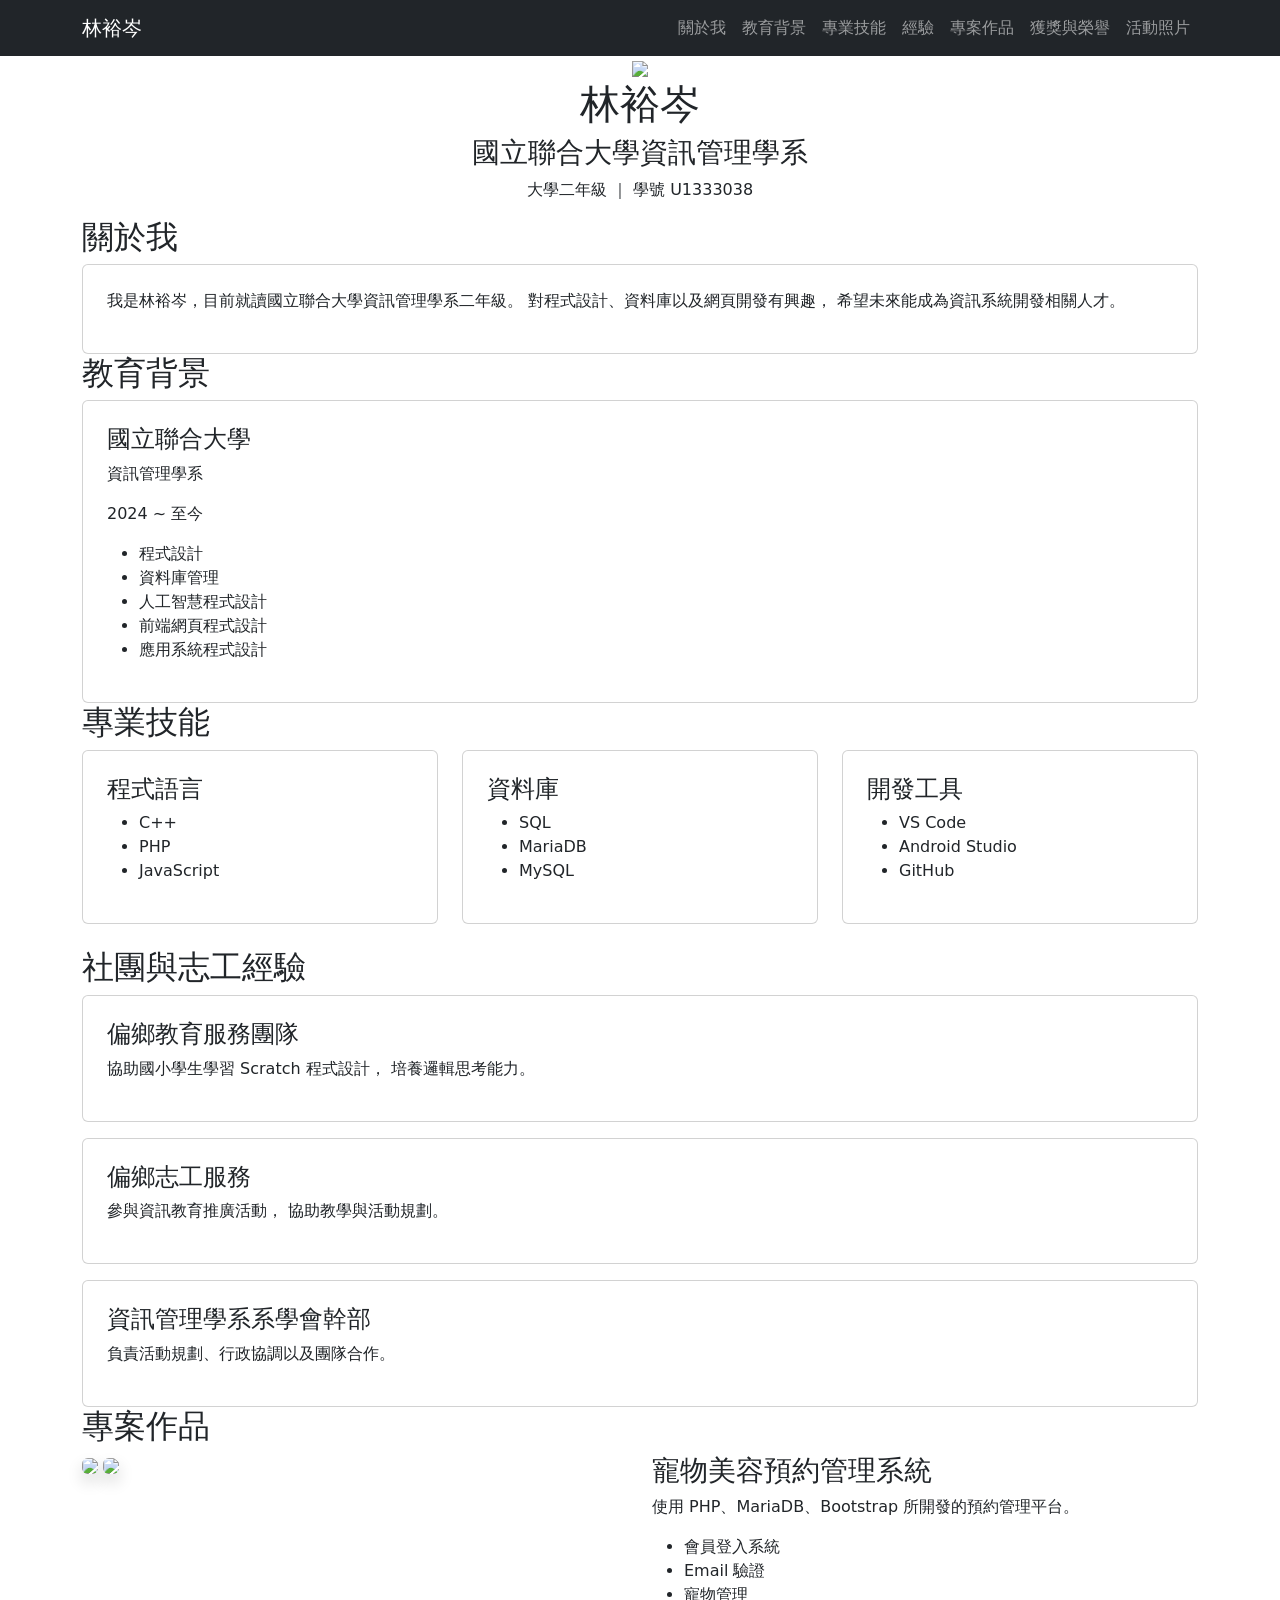
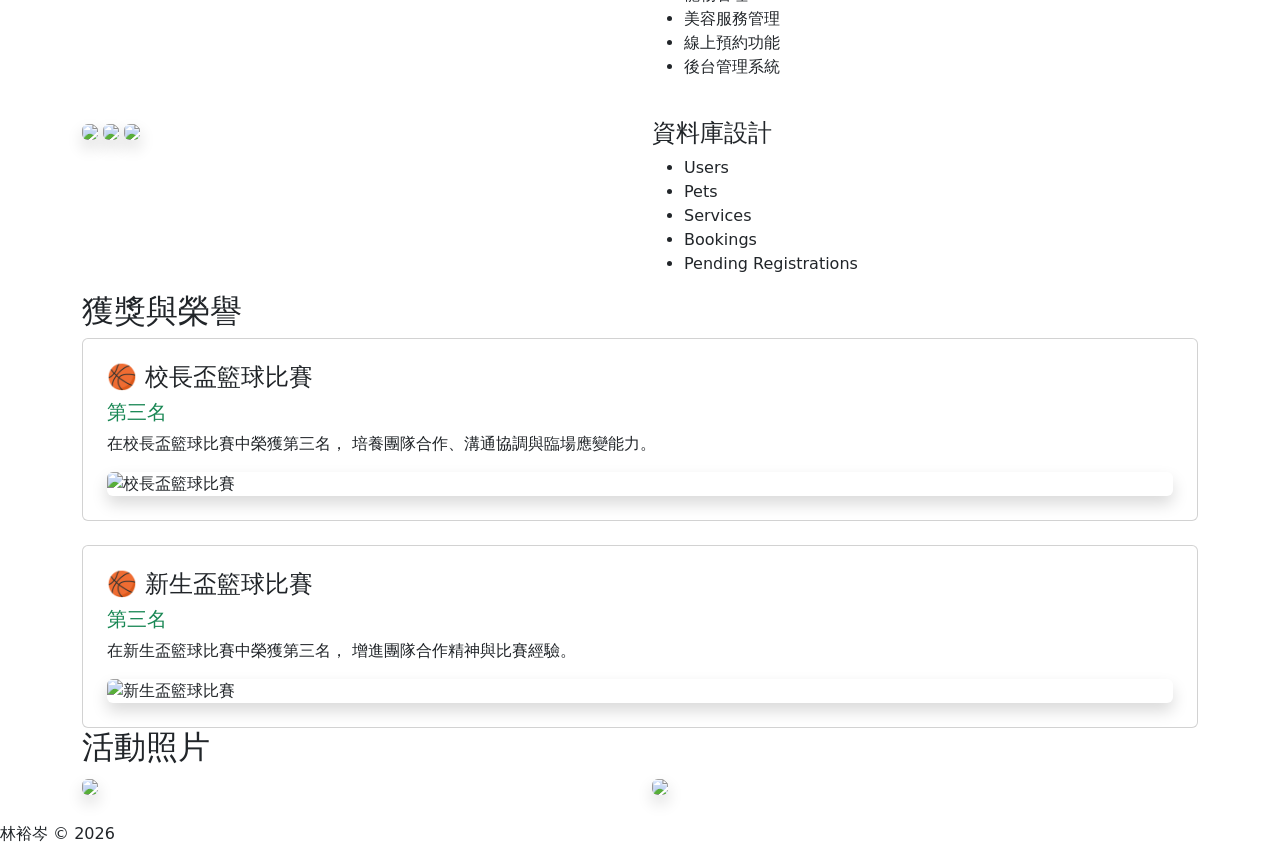
==== index.html @ e2bd7ef0 "Add files via upload" ====
<!DOCTYPE html>
<html lang="zh-Hant">

<head>
    <meta charset="UTF-8">
    <meta name="viewport" content="width=device-width, initial-scale=1.0">
    <title>林裕岑個人網站</title>

    <!-- Bootstrap -->
    <link href="https://cdn.jsdelivr.net/npm/bootstrap@5.3.3/dist/css/bootstrap.min.css"
          rel="stylesheet">

    <link rel="stylesheet" href="css/style.css">
</head>

<body>

    <!-- 導覽列 -->
    <nav class="navbar navbar-expand-lg navbar-dark bg-dark sticky-top">

        <div class="container">

            <a class="navbar-brand" href="#">林裕岑</a>

            <!-- 漢堡按鈕 -->
            <button class="navbar-toggler"
                    type="button"
                    data-bs-toggle="collapse"
                    data-bs-target="#navbarMenu">

                <span class="navbar-toggler-icon"></span>

            </button>

            <!-- 選單 -->
            <div class="collapse navbar-collapse"
                 id="navbarMenu">

                <ul class="navbar-nav ms-auto">

                    <li class="nav-item">
                        <a class="nav-link" href="#about">關於我</a>
                    </li>

                    <li class="nav-item">
                        <a class="nav-link" href="#education">教育背景</a>
                    </li>

                    <li class="nav-item">
                        <a class="nav-link" href="#skill">專業技能</a>
                    </li>

                    <li class="nav-item">
                        <a class="nav-link" href="#experience">經驗</a>
                    </li>

                    <li class="nav-item">
                        <a class="nav-link" href="#project">專案作品</a>
                    </li>

                    <li class="nav-item">
                        <a class="nav-link" href="#award">獲獎與榮譽</a>
                    </li>

                    <li class="nav-item">
                        <a class="nav-link" href="#photo">活動照片</a>
                    </li>

                </ul>

            </div>

        </div>

    </nav>


    <!-- 首頁 -->
    <section class="hero">

        <div class="container text-center">

            <img src="images/me.jpg" class="profile-img">

            <h1>林裕岑</h1>

            <h3>國立聯合大學資訊管理學系</h3>

            <p>大學二年級 ｜ 學號 U1333038</p>

        </div>

    </section>


    <!-- 關於我 -->
    <section id="about">

        <div class="container">

            <h2>關於我</h2>

            <div class="card p-4">

                <p>

                    我是林裕岑，目前就讀國立聯合大學資訊管理學系二年級。

                    對程式設計、資料庫以及網頁開發有興趣，
                    希望未來能成為資訊系統開發相關人才。

                </p>

            </div>

        </div>

    </section>


    <!-- 教育背景 -->
    <section id="education">

        <div class="container">

            <h2>教育背景</h2>

            <div class="card p-4">

                <h4>國立聯合大學</h4>

                <p>資訊管理學系</p>

                <p>2024 ~ 至今</p>

                <ul>

                    <li>程式設計</li>

                    <li>資料庫管理</li>

                    <li>人工智慧程式設計</li>

                    <li>前端網頁程式設計</li>

                    <li>應用系統程式設計</li>

                </ul>

            </div>

        </div>

    </section>


    <!-- 專業技能 -->
    <section id="skill">

        <div class="container">

            <h2>專業技能</h2>

            <div class="row">

                <div class="col-md-4 mb-4">

                    <div class="card p-4">

                        <h4>程式語言</h4>

                        <ul>

                            <li>C++</li>

                            <li>PHP</li>

                            <li>JavaScript</li>

                        </ul>

                    </div>

                </div>


                <div class="col-md-4 mb-4">

                    <div class="card p-4">

                        <h4>資料庫</h4>

                        <ul>

                            <li>SQL</li>

                            <li>MariaDB</li>

                            <li>MySQL</li>

                        </ul>

                    </div>

                </div>


                <div class="col-md-4 mb-4">

                    <div class="card p-4">

                        <h4>開發工具</h4>

                        <ul>

                            <li>VS Code</li>

                            <li>Android Studio</li>

                            <li>GitHub</li>

                        </ul>

                    </div>

                </div>

            </div>

        </div>

    </section>


    <!-- 經驗 -->
    <section id="experience">

        <div class="container">

            <h2>社團與志工經驗</h2>

            <div class="card p-4 mb-3">

                <h4>偏鄉教育服務團隊</h4>

                <p>
                    協助國小學生學習 Scratch 程式設計，
                    培養邏輯思考能力。
                </p>

            </div>

            <div class="card p-4 mb-3">

                <h4>偏鄉志工服務</h4>

                <p>
                    參與資訊教育推廣活動，
                    協助教學與活動規劃。
                </p>

            </div>

            <div class="card p-4">

                <h4>資訊管理學系系學會幹部</h4>

                <p>
                    負責活動規劃、行政協調以及團隊合作。
                </p>

            </div>

        </div>

    </section>


    <!-- 專案作品 -->
    <section id="project">

        <div class="container">

            <h2>專案作品</h2>

            <div class="row">

                <div class="col-md-6">

                    <img src="images/project1.png"
                         class="img-fluid rounded shadow">
                    <img src="images/project3.png"
                         class="img-fluid rounded shadow">    

                </div>

                <div class="col-md-6">

                    <h3>寵物美容預約管理系統</h3>

                    <p>

                        使用 PHP、MariaDB、Bootstrap
                        所開發的預約管理平台。

                    </p>

                    <ul>

                        <li>會員登入系統</li>

                        <li>Email 驗證</li>

                        <li>寵物管理</li>

                        <li>美容服務管理</li>

                        <li>線上預約功能</li>

                        <li>後台管理系統</li>

                    </ul>

                </div>

            </div>

            <br>

            <div class="row">

                <div class="col-md-6">

                    <img src="images/project2.png"
                         class="img-fluid rounded shadow">
                    <img src="images/project4.png"
                         class="img-fluid rounded shadow">
                    <img src="images/project5.png"
                         class="img-fluid rounded shadow">     

                </div>

                <div class="col-md-6">

                    <h4>資料庫設計</h4>

                    <ul>

                        <li>Users</li>

                        <li>Pets</li>

                        <li>Services</li>

                        <li>Bookings</li>

                        <li>Pending Registrations</li>

                    </ul>

                </div>

            </div>

        </div>

    </section>



    <!-- 獲獎與榮譽 -->
    <section id="award">

        <div class="container">

            <h2>獲獎與榮譽</h2>

            <!-- 校長盃 -->
            <div class="card p-4 mb-4">

                <h4>🏀 校長盃籃球比賽</h4>

                <h5 class="text-success">第三名</h5>

                <p>
                    在校長盃籃球比賽中榮獲第三名，
                    培養團隊合作、溝通協調與臨場應變能力。
                </p>

                <img src="images/award1.jpg"
                    class="img-fluid rounded shadow"
                    alt="校長盃籃球比賽">

            </div>

            <!-- 新生盃 -->
            <div class="card p-4">

                <h4>🏀 新生盃籃球比賽</h4>

                <h5 class="text-success">第三名</h5>

                <p>
                    在新生盃籃球比賽中榮獲第三名，
                    增進團隊合作精神與比賽經驗。
                </p>

                <img src="images/award2.jpg"
                 class="img-fluid rounded shadow"
                 alt="新生盃籃球比賽">

            </div>

        </div>

    </div>

</section>

    <!-- 活動照片 -->
    <section id="photo">

        <div class="container">

            <h2>活動照片</h2>

            <div class="row">

                <div class="col-md-6 mb-4">

                    <img src="images/activity1.jpg"
                         class="img-fluid rounded shadow">

                </div>

                <div class="col-md-6 mb-4">

                    <img src="images/activity2.jpg"
                         class="img-fluid rounded shadow">

                </div>

            </div>

        </div>

    </section>


    <!-- 頁尾 -->
    <footer>

        <p>林裕岑 © 2026</p>

    </footer>


    <!-- Bootstrap JS (漢堡按鈕必須) -->
    <script src="https://cdn.jsdelivr.net/npm/bootstrap@5.3.3/dist/js/bootstrap.bundle.min.js"></script>

</body>

</html>
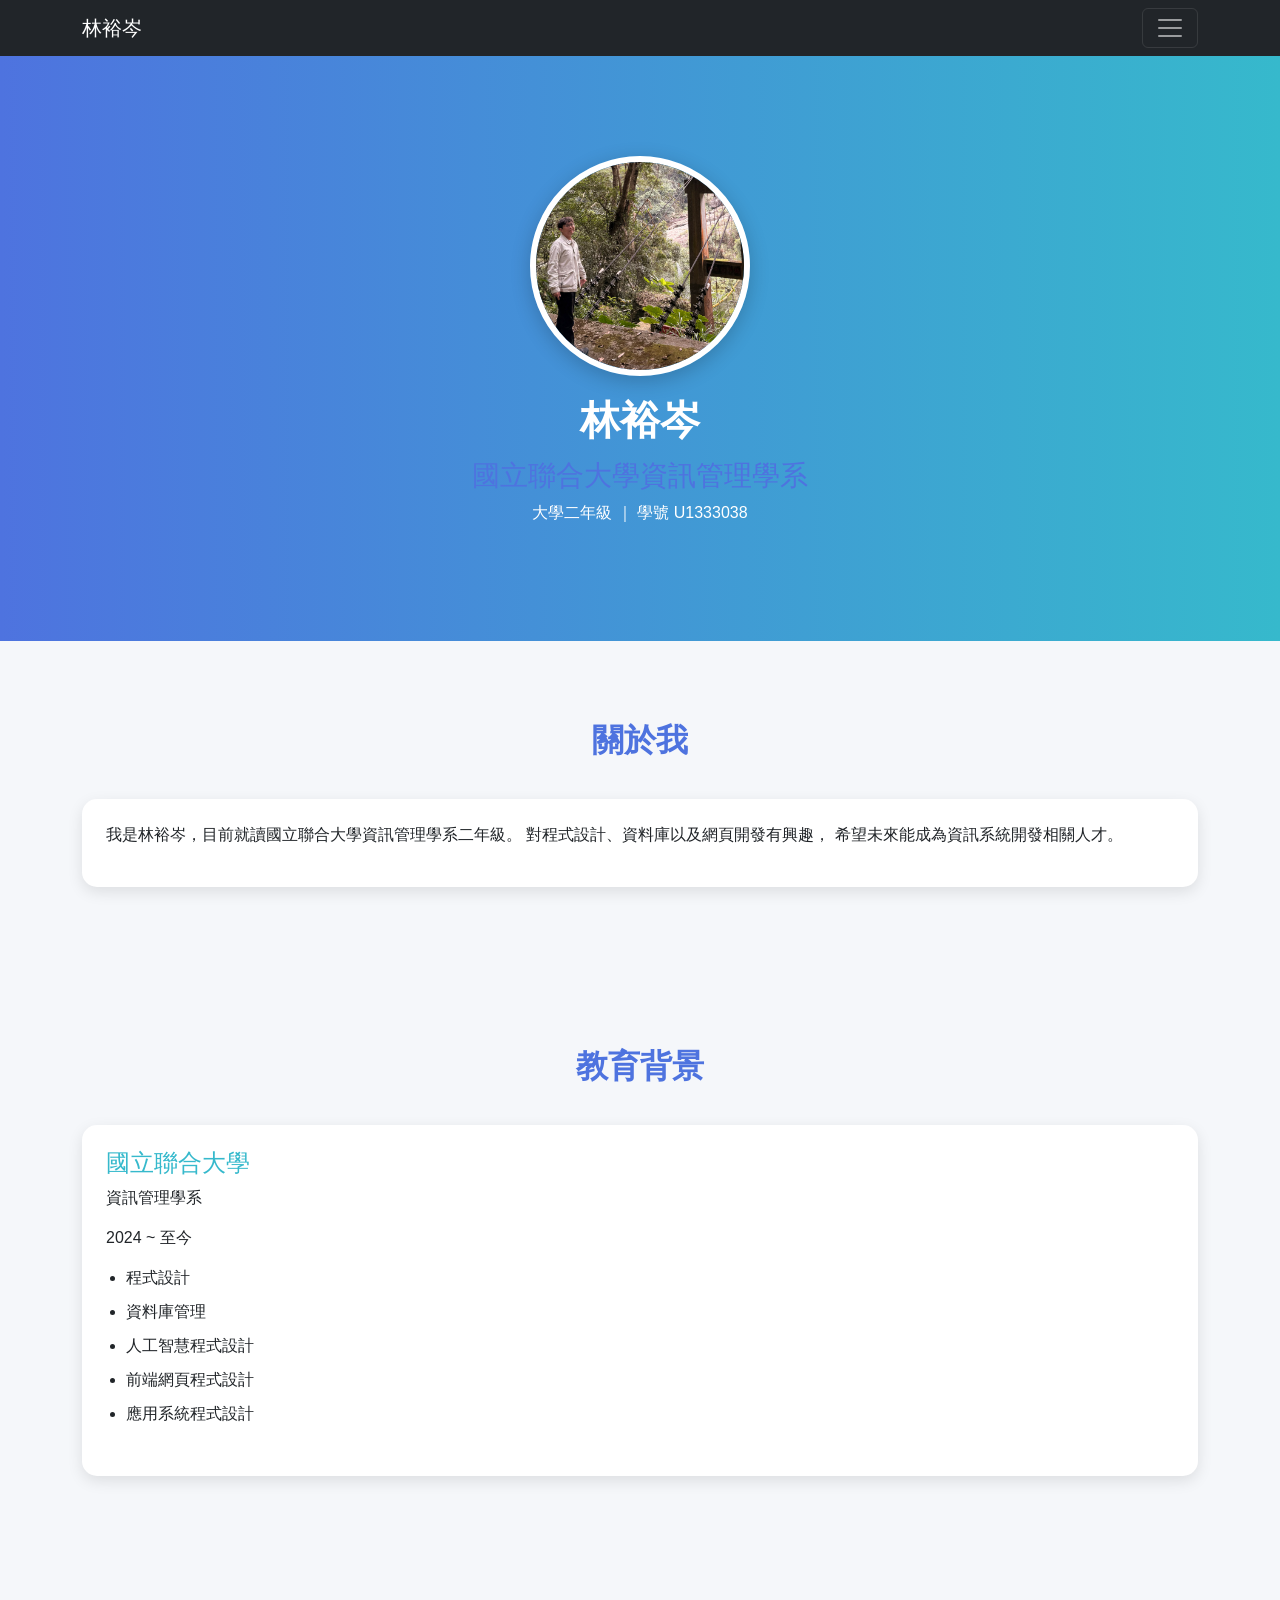
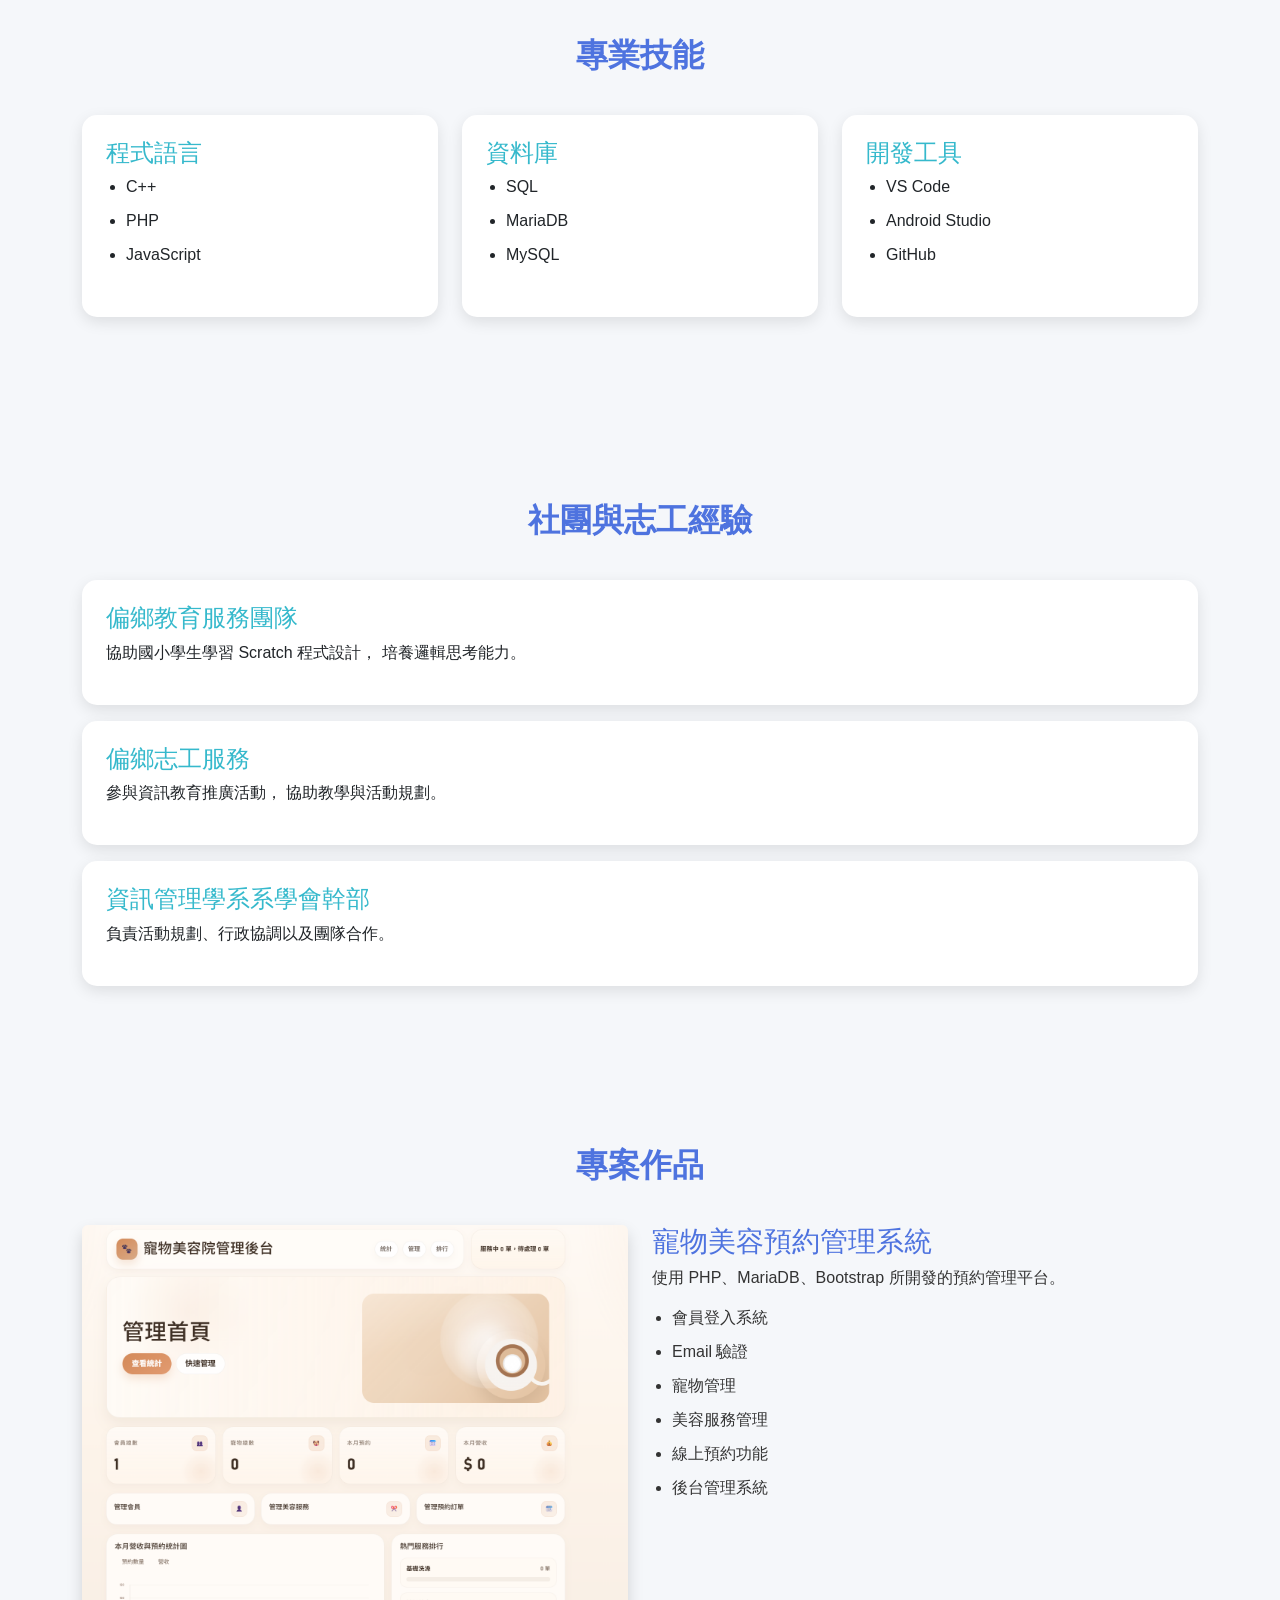
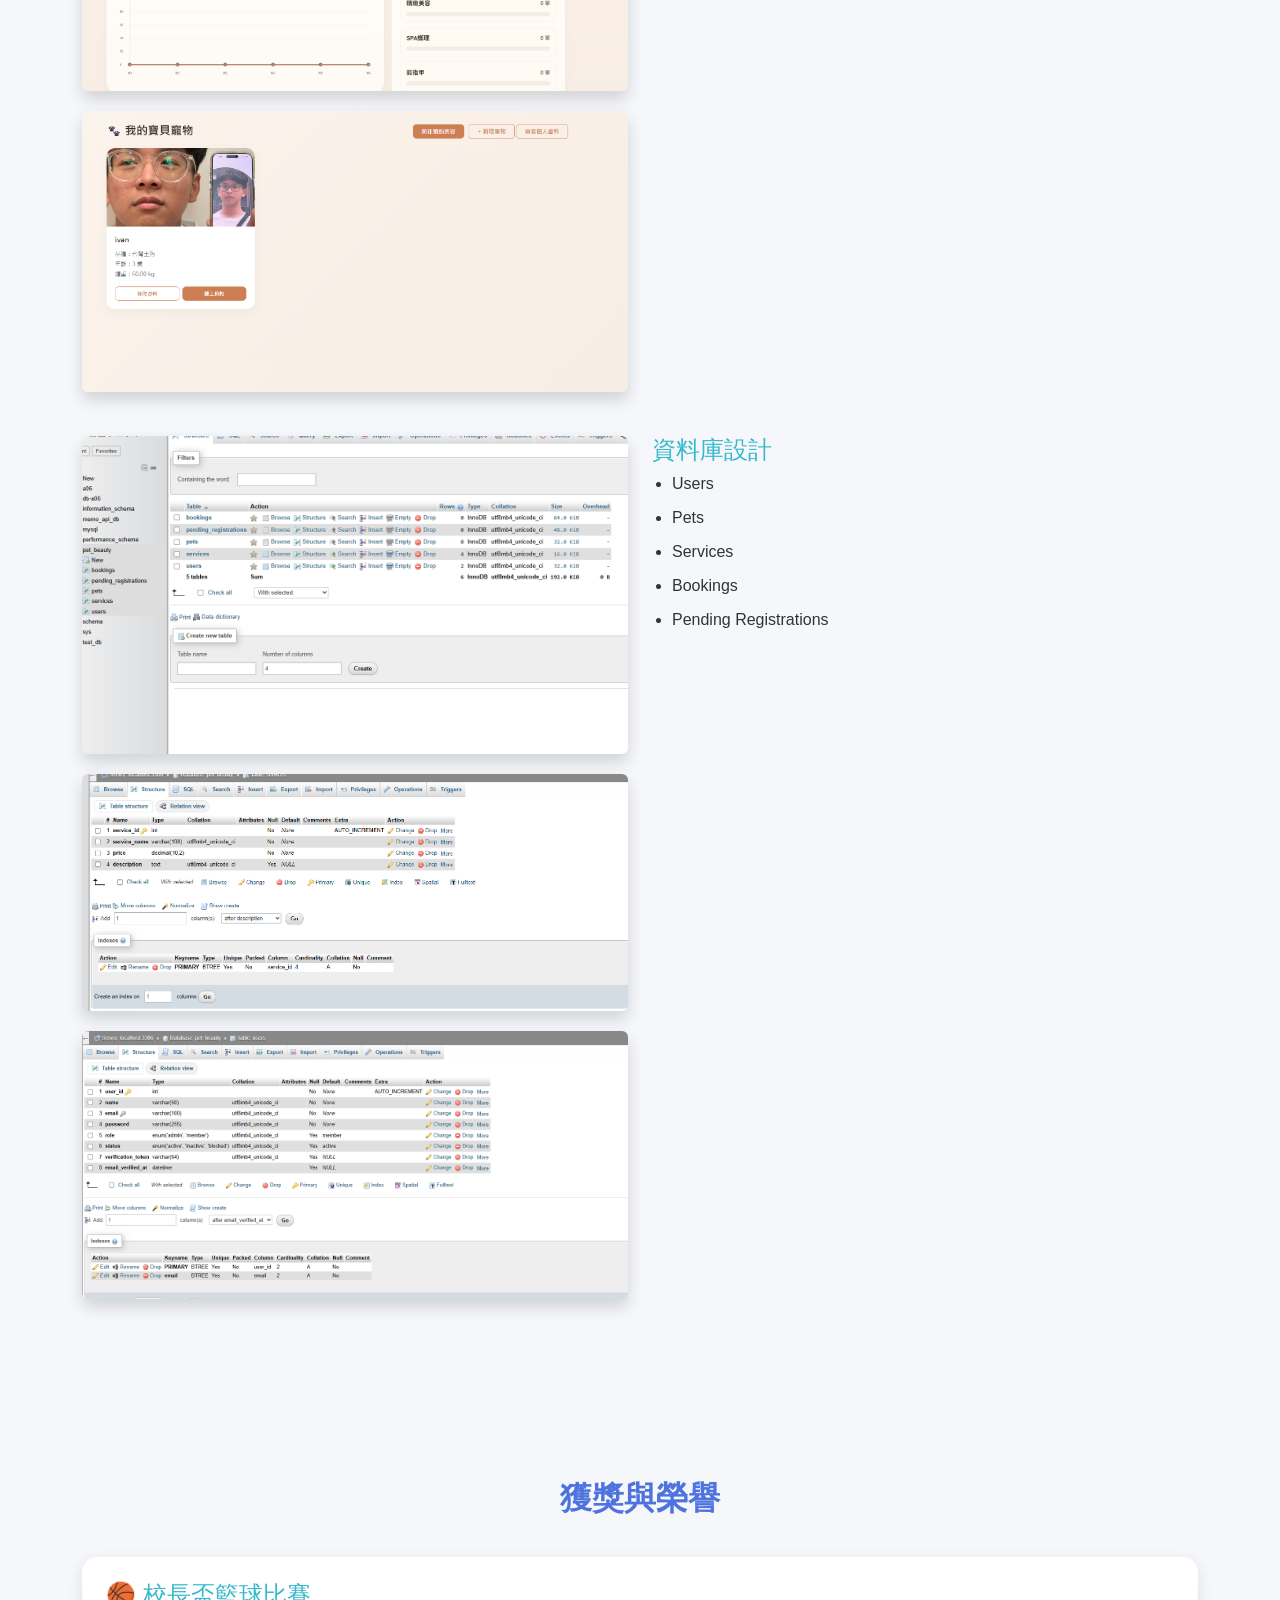
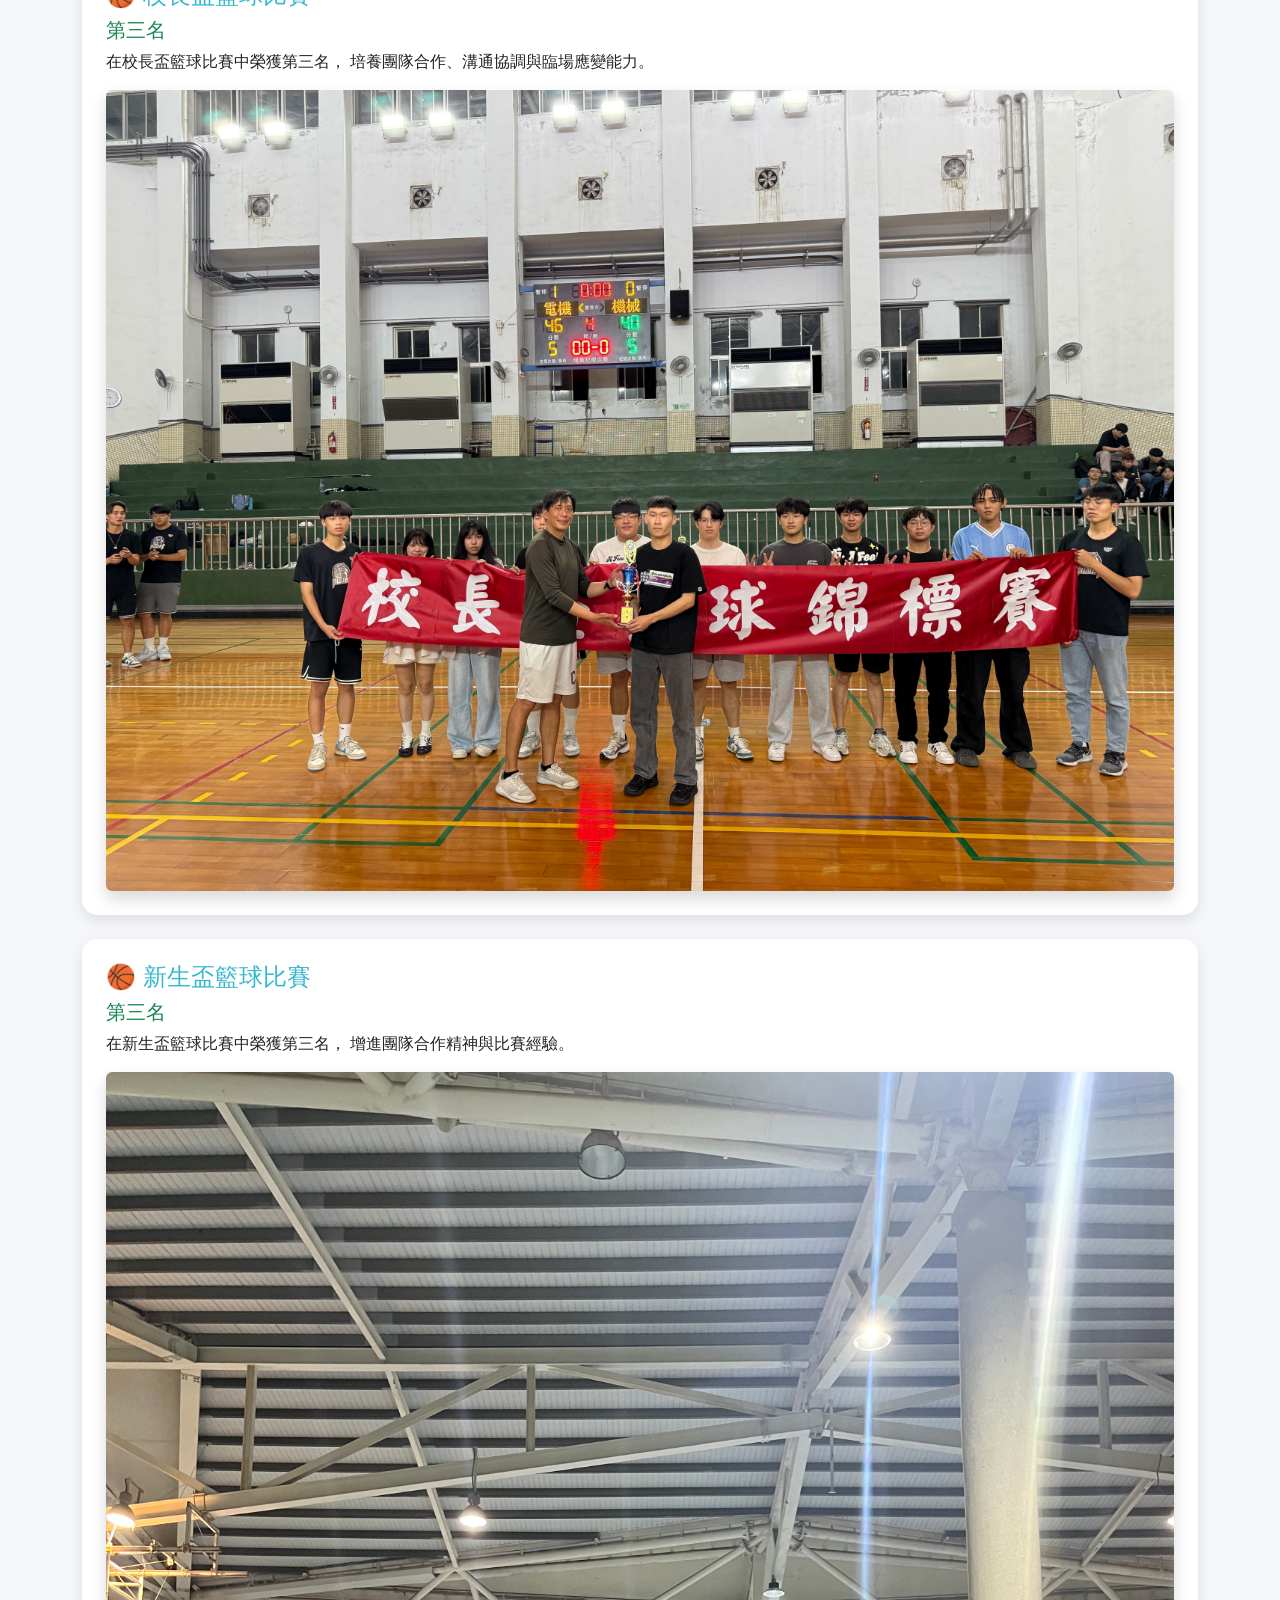
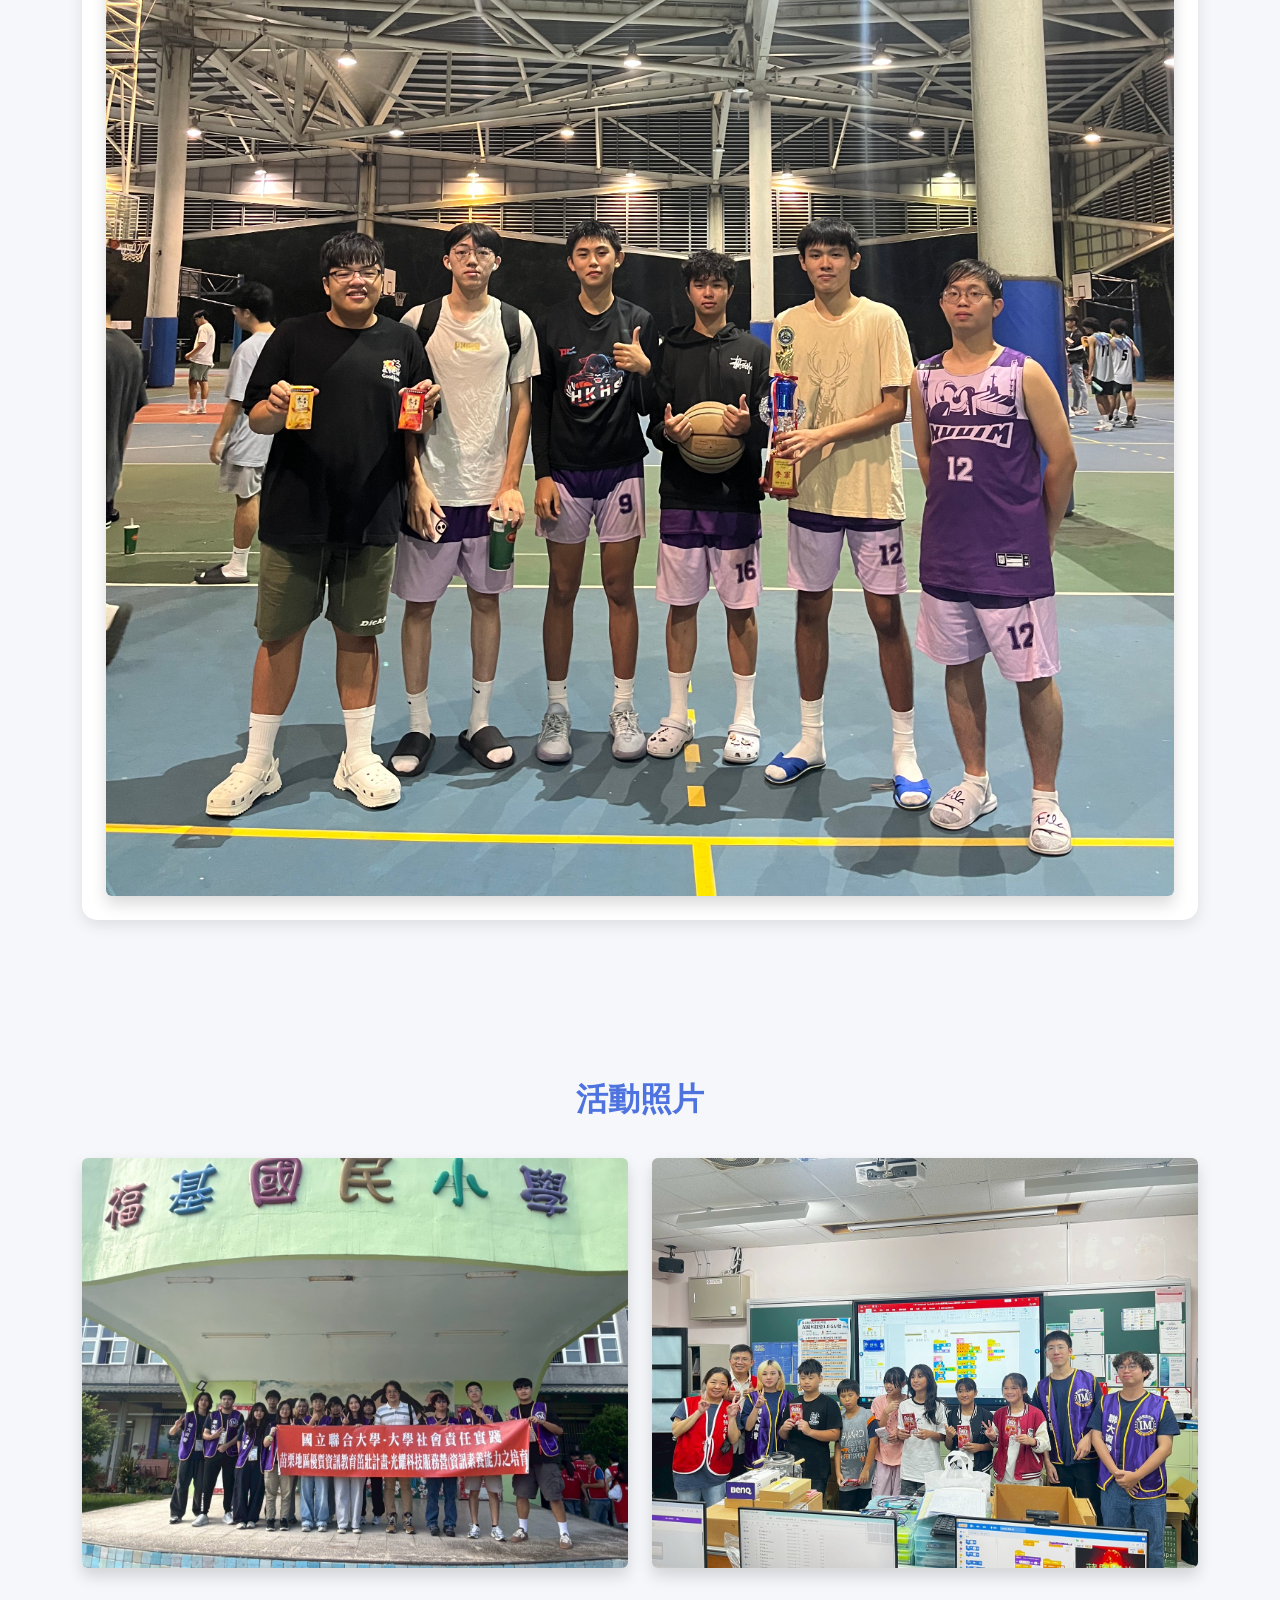
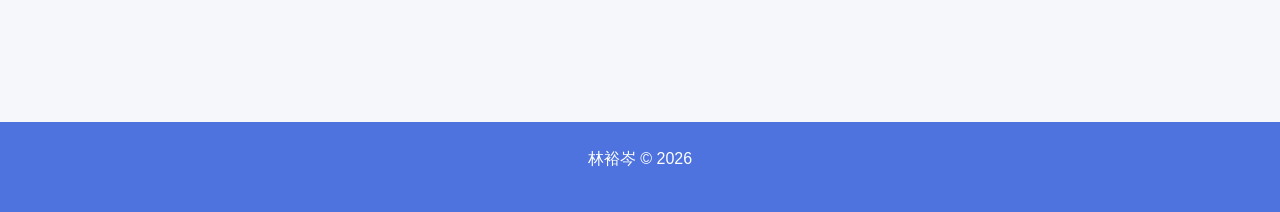
==== commit 189bbcb4: "Add files via upload" ====
--- a/index.html
+++ b/index.html
@@ -16,7 +16,7 @@
 <body>
 
     <!-- 導覽列 -->
-    <nav class="navbar navbar-expand-lg navbar-dark bg-dark sticky-top">
+    <nav class="navbar navbar-dark bg-dark sticky-top">
 
         <div class="container">
 
--- a/css/style.css
+++ b/css/style.css
@@ -0,0 +1,132 @@
+*{
+    margin:0;
+    padding:0;
+    box-sizing:border-box;
+}
+
+body{
+    background-color:#f5f7fa;
+    font-family:"Microsoft JhengHei",sans-serif;
+    color:#333;
+}
+
+/* 每個區塊 */
+
+section{
+    padding:80px 0;
+}
+
+/* 首頁 */
+
+.hero{
+    background:linear-gradient(to right,#4e73df,#36b9cc);
+    color:white;
+    text-align:center;
+    padding:100px 0;
+}
+
+/* 大頭照 */
+
+.profile-img{
+    width:220px;
+    height:220px;
+    object-fit:cover;
+    border-radius:50%;
+    border:6px solid white;
+    box-shadow:0 5px 20px rgba(0,0,0,.2);
+    margin-bottom:20px;
+}
+
+/* 標題 */
+
+h1{
+    font-weight:bold;
+    margin-bottom:15px;
+}
+
+h2{
+    text-align:center;
+    font-weight:bold;
+    color:#4e73df;
+    margin-bottom:40px;
+}
+
+h3{
+    color:#4e73df;
+}
+
+h4{
+    color:#36b9cc;
+}
+
+/* 卡片 */
+
+.card{
+    border:none;
+    border-radius:15px;
+    box-shadow:0 5px 15px rgba(0,0,0,.1);
+    transition:.3s;
+}
+
+.card:hover{
+    transform:translateY(-5px);
+}
+
+/* 清單 */
+
+ul{
+    padding-left:20px;
+}
+
+li{
+    margin-bottom:10px;
+}
+
+/* 圖片 */
+
+img{
+    max-width:100%;
+}
+
+.shadow{
+    border-radius:15px;
+}
+
+/* 專案圖片 */
+
+#project img{
+    margin-bottom:20px;
+}
+
+/* 頁尾 */
+
+footer{
+    background:#4e73df;
+    color:white;
+    text-align:center;
+    padding:25px;
+    margin-top:50px;
+}
+
+/* 手機版 */
+
+@media(max-width:768px){
+
+    .hero{
+        padding:70px 0;
+    }
+
+    .profile-img{
+        width:160px;
+        height:160px;
+    }
+
+    h1{
+        font-size:2rem;
+    }
+
+    h2{
+        font-size:1.8rem;
+    }
+
+}
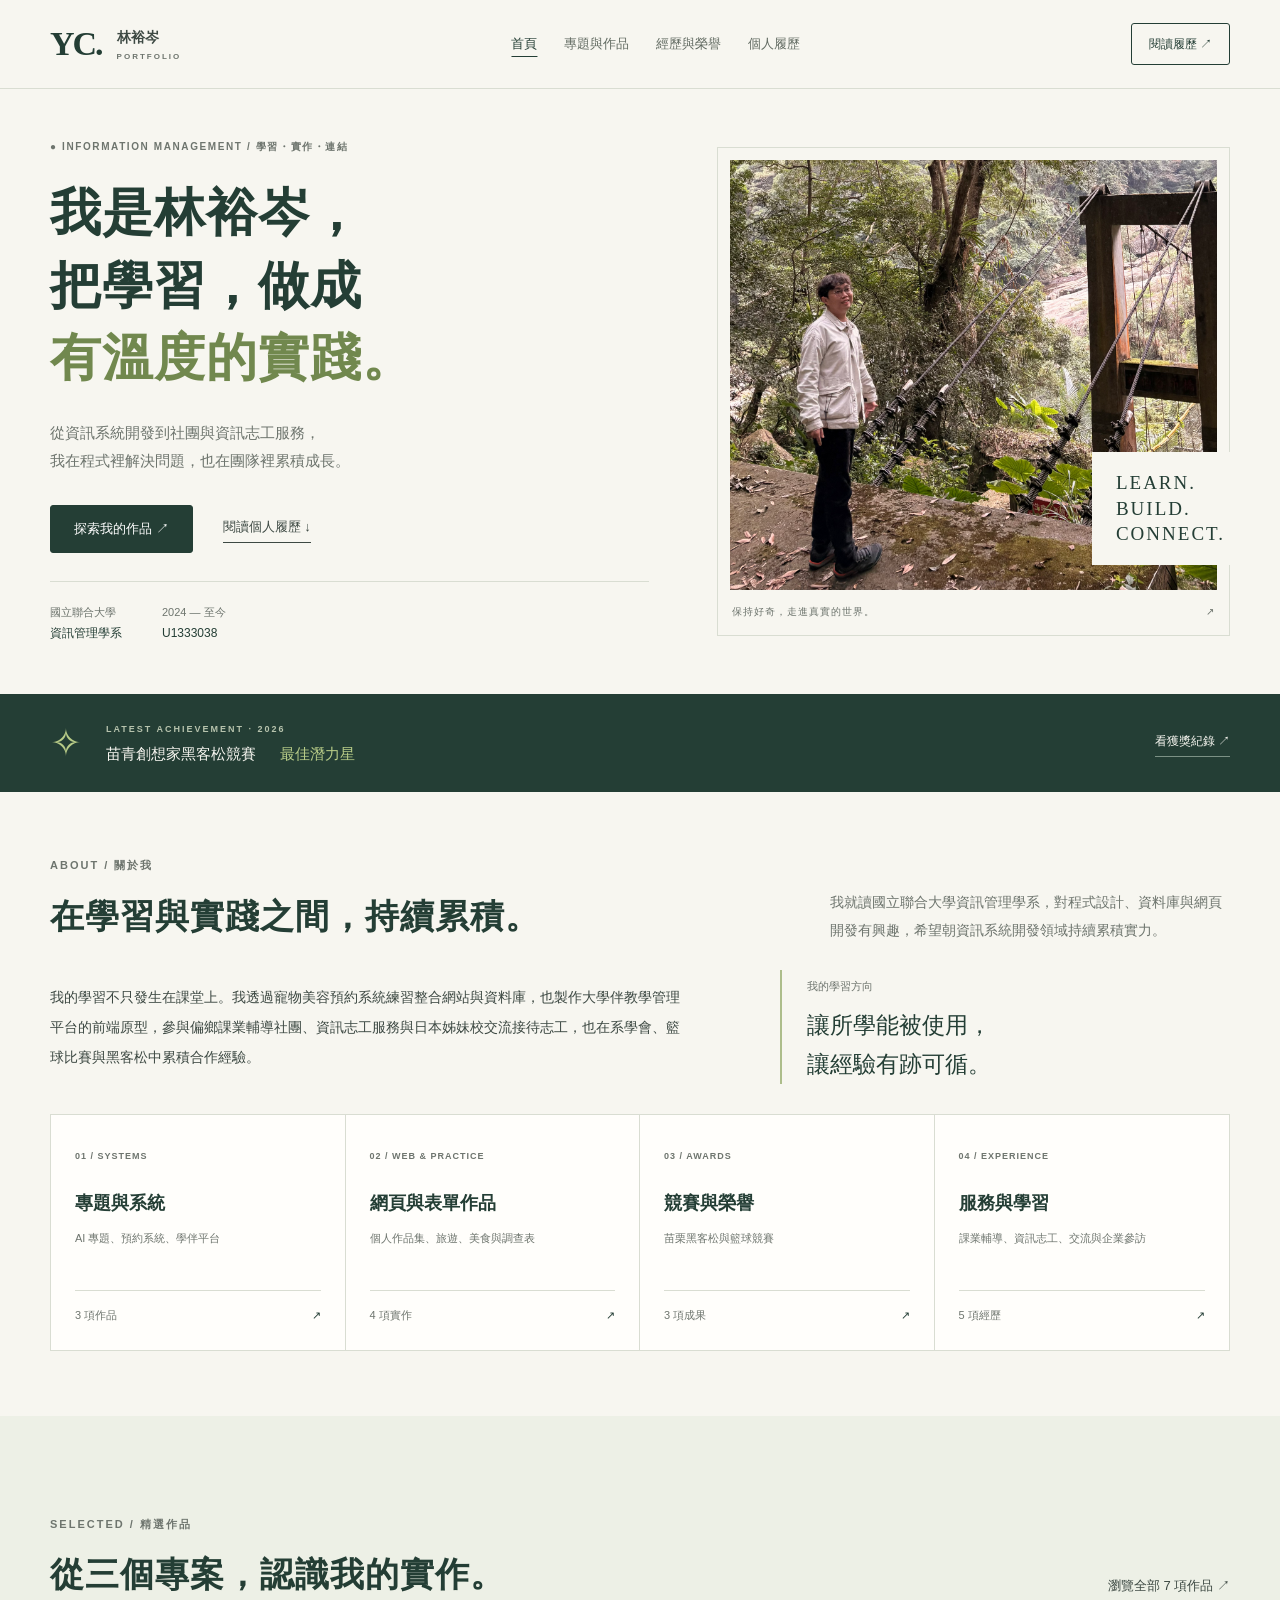
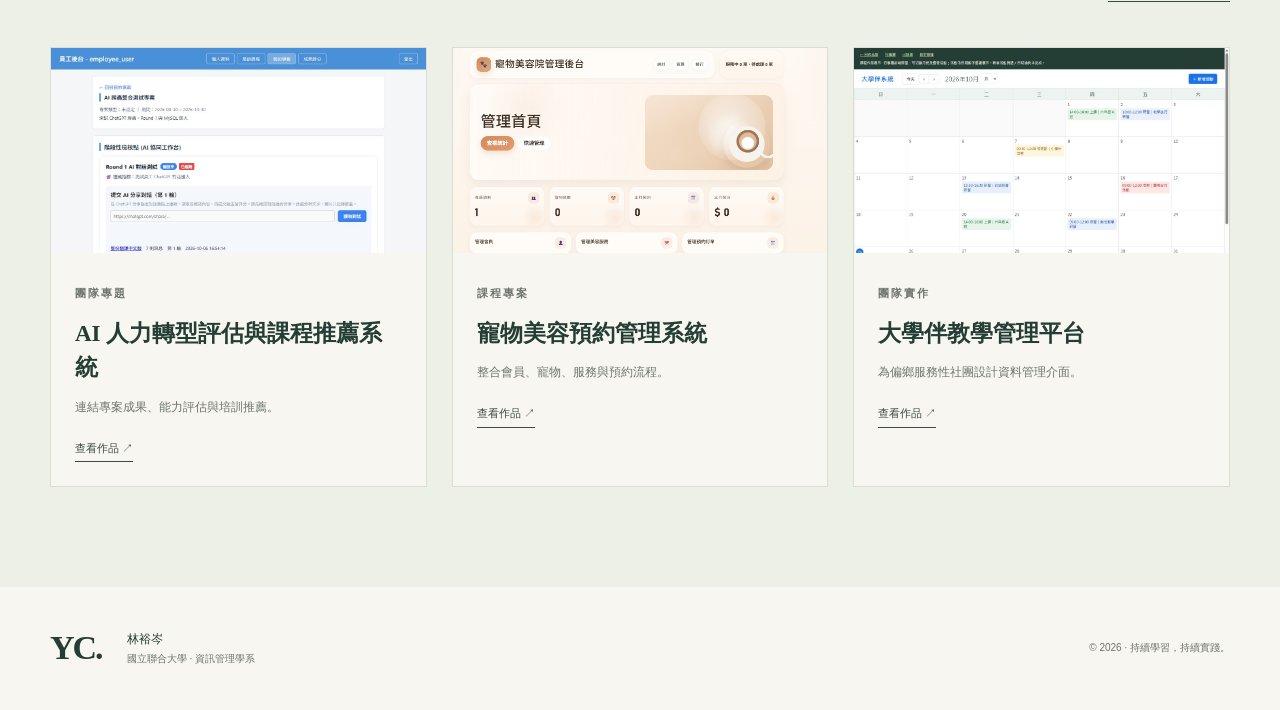
==== commit aaea25f5: "Publish portfolio with 15 achievements and public-safe evidence" ====
--- a/index.html
+++ b/index.html
@@ -1,463 +1,2 @@
 <!DOCTYPE html>
-<html lang="zh-Hant">
-
-<head>
-    <meta charset="UTF-8">
-    <meta name="viewport" content="width=device-width, initial-scale=1.0">
-    <title>林裕岑個人網站</title>
-
-    <!-- Bootstrap -->
-    <link href="https://cdn.jsdelivr.net/npm/bootstrap@5.3.3/dist/css/bootstrap.min.css"
-          rel="stylesheet">
-
-    <link rel="stylesheet" href="css/style.css">
-</head>
-
-<body>
-
-    <!-- 導覽列 -->
-    <nav class="navbar navbar-dark bg-dark sticky-top">
-
-        <div class="container">
-
-            <a class="navbar-brand" href="#">林裕岑</a>
-
-            <!-- 漢堡按鈕 -->
-            <button class="navbar-toggler"
-                    type="button"
-                    data-bs-toggle="collapse"
-                    data-bs-target="#navbarMenu">
-
-                <span class="navbar-toggler-icon"></span>
-
-            </button>
-
-            <!-- 選單 -->
-            <div class="collapse navbar-collapse"
-                 id="navbarMenu">
-
-                <ul class="navbar-nav ms-auto">
-
-                    <li class="nav-item">
-                        <a class="nav-link" href="#about">關於我</a>
-                    </li>
-
-                    <li class="nav-item">
-                        <a class="nav-link" href="#education">教育背景</a>
-                    </li>
-
-                    <li class="nav-item">
-                        <a class="nav-link" href="#skill">專業技能</a>
-                    </li>
-
-                    <li class="nav-item">
-                        <a class="nav-link" href="#experience">經驗</a>
-                    </li>
-
-                    <li class="nav-item">
-                        <a class="nav-link" href="#project">專案作品</a>
-                    </li>
-
-                    <li class="nav-item">
-                        <a class="nav-link" href="#award">獲獎與榮譽</a>
-                    </li>
-
-                    <li class="nav-item">
-                        <a class="nav-link" href="#photo">活動照片</a>
-                    </li>
-
-                </ul>
-
-            </div>
-
-        </div>
-
-    </nav>
-
-
-    <!-- 首頁 -->
-    <section class="hero">
-
-        <div class="container text-center">
-
-            <img src="images/me.jpg" class="profile-img">
-
-            <h1>林裕岑</h1>
-
-            <h3>國立聯合大學資訊管理學系</h3>
-
-            <p>大學二年級 ｜ 學號 U1333038</p>
-
-        </div>
-
-    </section>
-
-
-    <!-- 關於我 -->
-    <section id="about">
-
-        <div class="container">
-
-            <h2>關於我</h2>
-
-            <div class="card p-4">
-
-                <p>
-
-                    我是林裕岑，目前就讀國立聯合大學資訊管理學系二年級。
-
-                    對程式設計、資料庫以及網頁開發有興趣，
-                    希望未來能成為資訊系統開發相關人才。
-
-                </p>
-
-            </div>
-
-        </div>
-
-    </section>
-
-
-    <!-- 教育背景 -->
-    <section id="education">
-
-        <div class="container">
-
-            <h2>教育背景</h2>
-
-            <div class="card p-4">
-
-                <h4>國立聯合大學</h4>
-
-                <p>資訊管理學系</p>
-
-                <p>2024 ~ 至今</p>
-
-                <ul>
-
-                    <li>程式設計</li>
-
-                    <li>資料庫管理</li>
-
-                    <li>人工智慧程式設計</li>
-
-                    <li>前端網頁程式設計</li>
-
-                    <li>應用系統程式設計</li>
-
-                </ul>
-
-            </div>
-
-        </div>
-
-    </section>
-
-
-    <!-- 專業技能 -->
-    <section id="skill">
-
-        <div class="container">
-
-            <h2>專業技能</h2>
-
-            <div class="row">
-
-                <div class="col-md-4 mb-4">
-
-                    <div class="card p-4">
-
-                        <h4>程式語言</h4>
-
-                        <ul>
-
-                            <li>C++</li>
-
-                            <li>PHP</li>
-
-                            <li>JavaScript</li>
-
-                        </ul>
-
-                    </div>
-
-                </div>
-
-
-                <div class="col-md-4 mb-4">
-
-                    <div class="card p-4">
-
-                        <h4>資料庫</h4>
-
-                        <ul>
-
-                            <li>SQL</li>
-
-                            <li>MariaDB</li>
-
-                            <li>MySQL</li>
-
-                        </ul>
-
-                    </div>
-
-                </div>
-
-
-                <div class="col-md-4 mb-4">
-
-                    <div class="card p-4">
-
-                        <h4>開發工具</h4>
-
-                        <ul>
-
-                            <li>VS Code</li>
-
-                            <li>Android Studio</li>
-
-                            <li>GitHub</li>
-
-                        </ul>
-
-                    </div>
-
-                </div>
-
-            </div>
-
-        </div>
-
-    </section>
-
-
-    <!-- 經驗 -->
-    <section id="experience">
-
-        <div class="container">
-
-            <h2>社團與志工經驗</h2>
-
-            <div class="card p-4 mb-3">
-
-                <h4>偏鄉教育服務團隊</h4>
-
-                <p>
-                    協助國小學生學習 Scratch 程式設計，
-                    培養邏輯思考能力。
-                </p>
-
-            </div>
-
-            <div class="card p-4 mb-3">
-
-                <h4>偏鄉志工服務</h4>
-
-                <p>
-                    參與資訊教育推廣活動，
-                    協助教學與活動規劃。
-                </p>
-
-            </div>
-
-            <div class="card p-4">
-
-                <h4>資訊管理學系系學會幹部</h4>
-
-                <p>
-                    負責活動規劃、行政協調以及團隊合作。
-                </p>
-
-            </div>
-
-        </div>
-
-    </section>
-
-
-    <!-- 專案作品 -->
-    <section id="project">
-
-        <div class="container">
-
-            <h2>專案作品</h2>
-
-            <div class="row">
-
-                <div class="col-md-6">
-
-                    <img src="images/project1.png"
-                         class="img-fluid rounded shadow">
-                    <img src="images/project3.png"
-                         class="img-fluid rounded shadow">    
-
-                </div>
-
-                <div class="col-md-6">
-
-                    <h3>寵物美容預約管理系統</h3>
-
-                    <p>
-
-                        使用 PHP、MariaDB、Bootstrap
-                        所開發的預約管理平台。
-
-                    </p>
-
-                    <ul>
-
-                        <li>會員登入系統</li>
-
-                        <li>Email 驗證</li>
-
-                        <li>寵物管理</li>
-
-                        <li>美容服務管理</li>
-
-                        <li>線上預約功能</li>
-
-                        <li>後台管理系統</li>
-
-                    </ul>
-
-                </div>
-
-            </div>
-
-            <br>
-
-            <div class="row">
-
-                <div class="col-md-6">
-
-                    <img src="images/project2.png"
-                         class="img-fluid rounded shadow">
-                    <img src="images/project4.png"
-                         class="img-fluid rounded shadow">
-                    <img src="images/project5.png"
-                         class="img-fluid rounded shadow">     
-
-                </div>
-
-                <div class="col-md-6">
-
-                    <h4>資料庫設計</h4>
-
-                    <ul>
-
-                        <li>Users</li>
-
-                        <li>Pets</li>
-
-                        <li>Services</li>
-
-                        <li>Bookings</li>
-
-                        <li>Pending Registrations</li>
-
-                    </ul>
-
-                </div>
-
-            </div>
-
-        </div>
-
-    </section>
-
-
-
-    <!-- 獲獎與榮譽 -->
-    <section id="award">
-
-        <div class="container">
-
-            <h2>獲獎與榮譽</h2>
-
-            <!-- 校長盃 -->
-            <div class="card p-4 mb-4">
-
-                <h4>🏀 校長盃籃球比賽</h4>
-
-                <h5 class="text-success">第三名</h5>
-
-                <p>
-                    在校長盃籃球比賽中榮獲第三名，
-                    培養團隊合作、溝通協調與臨場應變能力。
-                </p>
-
-                <img src="images/award1.jpg"
-                    class="img-fluid rounded shadow"
-                    alt="校長盃籃球比賽">
-
-            </div>
-
-            <!-- 新生盃 -->
-            <div class="card p-4">
-
-                <h4>🏀 新生盃籃球比賽</h4>
-
-                <h5 class="text-success">第三名</h5>
-
-                <p>
-                    在新生盃籃球比賽中榮獲第三名，
-                    增進團隊合作精神與比賽經驗。
-                </p>
-
-                <img src="images/award2.jpg"
-                 class="img-fluid rounded shadow"
-                 alt="新生盃籃球比賽">
-
-            </div>
-
-        </div>
-
-    </div>
-
-</section>
-
-    <!-- 活動照片 -->
-    <section id="photo">
-
-        <div class="container">
-
-            <h2>活動照片</h2>
-
-            <div class="row">
-
-                <div class="col-md-6 mb-4">
-
-                    <img src="images/activity1.jpg"
-                         class="img-fluid rounded shadow">
-
-                </div>
-
-                <div class="col-md-6 mb-4">
-
-                    <img src="images/activity2.jpg"
-                         class="img-fluid rounded shadow">
-
-                </div>
-
-            </div>
-
-        </div>
-
-    </section>
-
-
-    <!-- 頁尾 -->
-    <footer>
-
-        <p>林裕岑 © 2026</p>
-
-    </footer>
-
-
-    <!-- Bootstrap JS (漢堡按鈕必須) -->
-    <script src="https://cdn.jsdelivr.net/npm/bootstrap@5.3.3/dist/js/bootstrap.bundle.min.js"></script>
-
-</body>
-
-</html>
+<html lang="zh-Hant"><head><meta charset="UTF-8"><meta name="viewport" content="width=device-width,initial-scale=1"><meta name="description" content="林裕岑的作品集：專題開發、課堂實作、競賽與服務經驗，附成果與佐證。"><meta name="theme-color" content="#243e35"><title>個人作品集｜林裕岑</title><link rel="stylesheet" href="css/style.css"><script src="js/main.js" defer></script></head><body><a class="skip-link" href="#main">跳至主要內容</a><header class="site-header"><div class="container nav-wrap"><a class="brand" href="index.html"><span class="brand-mark">YC.</span><span>林裕岑<small>PORTFOLIO</small></span></a><button class="menu-toggle" aria-expanded="false" aria-controls="navigation">選單 ☰</button><nav id="navigation" aria-label="主要導覽"><a href="index.html" aria-current="page">首頁</a><a href="projects.html">專題與作品</a><a href="experience.html">經歷與榮譽</a><a href="resume.html">個人履歷</a></nav><a class="print-button" href="resume.html">閱讀履歷 ↗</a></div></header><main id="main"><section class="hero container home-hero" id="home"><div><p class="eyebrow">● INFORMATION MANAGEMENT / 學習・實作・連結</p><h1>我是林裕岑，<br>把學習，做成<br><em>有溫度的實踐。</em></h1><p class="hero-intro">從資訊系統開發到社團與資訊志工服務，<br>我在程式裡解決問題，也在團隊裡累積成長。</p><div class="hero-actions"><a class="button primary" href="projects.html#project">探索我的作品 ↗</a><a class="text-link" href="resume.html#resume">閱讀個人履歷 ↓</a></div><div class="hero-meta"><span>國立聯合大學<b>資訊管理學系</b></span><span>2024 — 至今<b>U1333038</b></span></div></div><figure class="hero-portrait"><img src="images/me.jpg" alt="林裕岑在山林吊橋旁的生活照" width="3552" height="2737" fetchpriority="high"><figcaption>保持好奇，走進真實的世界。 <span>↗</span></figcaption><div class="portrait-label" aria-hidden="true">LEARN.<br>BUILD.<br>CONNECT.</div></figure></section><aside class="achievement-strip"><div class="container strip-inner"><span class="strip-icon" aria-hidden="true">✧</span><div><p class="eyebrow">LATEST ACHIEVEMENT · 2026</p><p>苗青創想家黑客松競賽 <strong>最佳潛力星</strong></p></div><a href="experience.html#award">看獲獎紀錄 ↗</a></div></aside><section class="section container home-about" id="about"><div class="section-heading"><div><p class="eyebrow">ABOUT / 關於我</p><h2>在學習與實踐之間，持續累積。</h2></div><p class="section-lead">我就讀國立聯合大學資訊管理學系，對程式設計、資料庫與網頁開發有興趣，希望朝資訊系統開發領域持續累積實力。</p></div><div class="about-grid"><p>我的學習不只發生在課堂上。我透過寵物美容預約系統練習整合網站與資料庫，也製作大學伴教學管理平台的前端原型，參與偏鄉課業輔導社團、資訊志工服務與日本姊妹校交流接待志工，也在系學會、籃球比賽與黑客松中累積合作經驗。</p><div class="about-note"><small>我的學習方向</small><p>讓所學能被使用，<br>讓經驗有跡可循。</p></div></div><div class="category-paths" aria-label="依類別探索"><a href="projects.html?category=systems"><span class="eyebrow">01 / SYSTEMS</span><h3>專題與系統</h3><p>AI 專題、預約系統、學伴平台</p><span class="path-bottom">3 項作品 <b>↗</b></span></a><a href="projects.html?category=web"><span class="eyebrow">02 / WEB &amp; PRACTICE</span><h3>網頁與表單作品</h3><p>個人作品集、旅遊、美食與調查表</p><span class="path-bottom">4 項實作 <b>↗</b></span></a><a href="experience.html#award"><span class="eyebrow">03 / AWARDS</span><h3>競賽與榮譽</h3><p>苗栗黑客松與籃球競賽</p><span class="path-bottom">3 項成果 <b>↗</b></span></a><a href="experience.html#service"><span class="eyebrow">04 / EXPERIENCE</span><h3>服務與學習</h3><p>課業輔導、資訊志工、交流與企業參訪</p><span class="path-bottom">5 項經歷 <b>↗</b></span></a></div></section><section class="section tinted"><div class="container"><div class="section-heading"><div><p class="eyebrow">SELECTED / 精選作品</p><h2>從三個專案，認識我的實作。</h2></div><a class="text-link" href="projects.html?category=all">瀏覽全部 7 項作品 ↗</a></div><div class="featured-grid"><a class="featured-link" href="projects.html#ai-capstone"><img src="images/ai-capstone-project.jpg" alt="AI 人力轉型評估與課程推薦系統" loading="lazy"><div><span class="eyebrow">團隊專題</span><h3>AI 人力轉型評估與課程推薦系統</h3><p>連結專案成果、能力評估與培訓推薦。</p><span class="text-link">查看作品 ↗</span></div></a><a class="featured-link" href="projects.html#pet-project"><img src="images/project1.png" alt="寵物美容預約管理系統" loading="lazy"><div><span class="eyebrow">課程專案</span><h3>寵物美容預約管理系統</h3><p>整合會員、寵物、服務與預約流程。</p><span class="text-link">查看作品 ↗</span></div></a><a class="featured-link" href="projects.html#study-buddy"><img src="images/buddy-calendar.png" alt="大學伴教學管理平台" loading="lazy"><div><span class="eyebrow">團隊實作</span><h3>大學伴教學管理平台</h3><p>為偏鄉服務性社團設計資料管理介面。</p><span class="text-link">查看作品 ↗</span></div></a></div></div></section></main><footer class="container"><a class="brand-mark" href="index.html" aria-label="回首頁">YC.</a><p>林裕岑<span>國立聯合大學 · 資訊管理學系</span></p><small>© 2026 · 持續學習，持續實踐。</small></footer><dialog class="lightbox" aria-labelledby="lightbox-caption"><button class="lightbox-close" aria-label="關閉圖片預覽">關閉 ×</button><img alt=""><p id="lightbox-caption"></p></dialog></body></html>
--- a/css/style.css
+++ b/css/style.css
@@ -1,132 +1,80 @@
-*{
-    margin:0;
-    padding:0;
-    box-sizing:border-box;
-}
+@charset "UTF-8";
+:root{--paper:#f7f6f0;--ink:#243e35;--text:#3d4943;--muted:#6e756e;--line:#d9ddd2;--accent:#b9cd88;--soft:#edf0e6;--serif:Georgia,"Noto Serif TC","PMingLiU",serif}*{box-sizing:border-box}html{scroll-behavior:smooth;scroll-padding-top:100px}body{margin:0;background:var(--paper);color:var(--text);font-family:"Segoe UI","Microsoft JhengHei",sans-serif;line-height:1.85;-webkit-font-smoothing:antialiased}button{font:inherit;cursor:pointer}a{color:inherit;text-decoration:none}button:focus-visible,a:focus-visible,summary:focus-visible{outline:3px solid #8b9d43;outline-offset:5px}img{display:block;max-width:100%;height:auto}figure,p,h1,h2,h3,h4,dl,dd{margin:0}h1,h2,h3,h4{color:var(--ink)}.container{width:min(1180px,calc(100% - 96px));margin-inline:auto}.section{padding-block:100px}.eyebrow{font-size:11px;letter-spacing:2px;font-weight:600;color:var(--muted);line-height:1.6}header{position:sticky;top:0;z-index:20;background:#f7f6f0f5;border-bottom:1px solid var(--line);backdrop-filter:blur(12px)}.nav-wrap{display:flex;align-items:center;justify-content:space-between;gap:30px;min-height:88px}.brand{display:flex;align-items:center;gap:15px;font-weight:600;font-size:14px;white-space:nowrap}.brand-mark{font-family:Georgia,serif;font-size:34px;font-weight:700;letter-spacing:-2px;color:var(--ink)}.brand small{display:block;font-size:8px;letter-spacing:2px;line-height:1.4;color:var(--muted)}nav{display:flex;gap:27px}nav a{font-size:13px;color:#626b62}nav a:hover,nav a[aria-current]{color:var(--ink);text-decoration:underline;text-underline-offset:8px}.print-button{background:none;border:1px solid var(--ink);padding:9px 17px;font-size:12px;border-radius:3px;color:var(--ink);white-space:nowrap}.menu-toggle{display:none}.skip-link{position:fixed;top:-100px;left:20px;background:var(--ink);color:white;padding:10px;z-index:100}.skip-link:focus{top:10px}
+.hero{padding-block:68px 74px;display:grid;grid-template-columns:1.15fr 1fr;gap:70px;align-items:center}.hero .eyebrow{font-size:10px;letter-spacing:1.6px}h1{font-family:var(--serif);font-size:clamp(39px,4.5vw,62px);line-height:1.42;font-weight:600;letter-spacing:1px;margin-top:26px}h1 em{font-style:normal;color:#71884e}.hero-intro{font-size:15px;color:var(--muted);margin-top:24px}.hero-actions{display:flex;align-items:center;gap:30px;margin-top:30px}.button{display:inline-flex;align-items:center;justify-content:center;padding:12px 23px;font-size:13px;border-radius:3px;line-height:1.7}.primary{background:var(--ink);border:1px solid var(--ink);color:white}.primary:hover{background:#385347}.text-link{font-size:13px;display:inline-block;border-bottom:1px solid currentColor;padding-bottom:3px}.hero-meta{display:flex;gap:40px;margin-top:44px;padding-top:20px;border-top:1px solid var(--line);font-size:11px;color:var(--muted)}.hero-meta b{display:block;color:var(--ink);font-size:12px;font-weight:500}.hero-portrait{position:relative;padding:12px 12px 0;border:1px solid var(--line);margin-left:8px}.hero-portrait>img{width:100%;height:508px;object-fit:cover;object-position:30% center}.hero-portrait figcaption{display:flex;justify-content:space-between;font-size:10px;padding:13px 2px;color:var(--muted);letter-spacing:1px}.portrait-label{position:absolute;right:-20px;bottom:70px;background:var(--paper);padding:18px 24px;font-family:Georgia,serif;font-size:19px;color:var(--ink);line-height:1.35;letter-spacing:2px}.achievement-strip{background:var(--ink);color:var(--paper)}.strip-inner{display:flex;align-items:center;gap:24px;padding-block:25px}.strip-icon{font-size:38px;color:var(--accent);line-height:1}.strip-inner .eyebrow{color:#b7c3ad;font-size:9px}.strip-inner p{font-size:15px;margin-top:3px}.strip-inner strong{color:var(--accent);font-weight:500;margin-left:20px}.strip-inner>a{margin-left:auto;font-size:12px;border-bottom:1px solid #7c9185;padding-bottom:4px}
+.section-heading{display:flex;justify-content:space-between;align-items:flex-end;gap:55px;margin-bottom:45px}h2{font-family:var(--serif);font-weight:600;font-size:34px;line-height:1.55;letter-spacing:1px}.section-heading .eyebrow{margin-bottom:16px}.section-lead{font-size:14px;max-width:400px;color:var(--muted);line-height:2}.section-side{font-size:10px;letter-spacing:1px;color:var(--muted)}.about-grid{display:grid;grid-template-columns:1.4fr 1fr;gap:100px;align-items:center;margin-bottom:45px}.about-grid>p{font-size:14px;line-height:2.15}.about-note{border-left:2px solid #adbd8b;padding-left:25px}.about-note small{font-size:11px;color:var(--muted)}.about-note p{font-family:var(--serif);font-size:23px;line-height:1.7;color:var(--ink);margin-top:7px}.asset-index{display:grid;grid-template-columns:repeat(6,1fr);border-block:1px solid var(--line)}.asset-index a{padding:23px 12px 23px 18px;border-right:1px solid var(--line);font-size:13px;font-weight:600}.asset-index a:first-child{padding-left:0}.asset-index a:last-child{border:0}.asset-index a:hover{background:var(--soft)}.asset-index span{display:block;font-family:Georgia,serif;font-size:14px;color:#77865d;margin-bottom:14px}.asset-index small{display:block;font-size:10px;font-weight:400;color:var(--muted);margin-top:4px}
+.tinted{background:var(--soft)}.project-feature{display:grid;grid-template-columns:1.18fr 1fr;gap:65px;align-items:start}.project-visual{padding:28px;background:#e0e5d6}.image-button{border:0;padding:0;background:transparent;display:block;width:100%;text-align:left;cursor:zoom-in}.image-button img{width:100%;transition:filter .2s}.image-button:hover img{filter:brightness(.94)}.project-visual .image-button{max-height:490px;overflow:hidden;box-shadow:0 12px 30px #243e3515;border:1px solid #d5d8cc}.image-hint{font-size:10px;text-align:right;margin-top:15px;color:var(--muted)}.tag{display:inline-block;font-size:10px;letter-spacing:1px;color:#5b7140;border:1px solid #b6c59d;padding:2px 11px;border-radius:2px;margin-bottom:16px}.project-copy h3{font-family:var(--serif);font-size:30px;line-height:1.5;margin-bottom:16px}.project-copy>p{font-size:13px;line-height:2;color:var(--muted)}.tags{display:flex;flex-wrap:wrap;gap:8px;margin-block:17px 23px}.tags span{font-size:10px;padding:3px 10px;border:1px solid #ccd4bf;background:#f6f7f0}.case-notes>div{border-top:1px solid var(--line);padding-block:14px;display:grid;grid-template-columns:78px 1fr;gap:14px}.case-notes dt{font-size:11px;font-weight:600;color:var(--ink)}.case-notes dd{font-size:12px;color:var(--muted);line-height:1.9}details{border-block:1px solid var(--line);margin-top:32px}summary{cursor:pointer;font-size:13px;font-weight:500;padding-block:19px;color:var(--ink)}summary>span{float:right}.detail-body{padding-bottom:25px}.detail-body>p{font-size:13px;margin-bottom:24px;color:var(--muted)}.screenshot-grid{display:grid;grid-template-columns:repeat(2,1fr);gap:25px}.screenshot-grid img{height:230px;object-fit:contain;background:#e3e5dc}figcaption{font-size:11px;color:var(--muted);padding-top:10px}
+.award-feature{display:grid;grid-template-columns:1.4fr 1fr;background:#ebeede}.award-photo{min-width:0}.award-photo button,.award-photo img{height:100%}.award-photo img{object-fit:cover;object-position:center}.award-copy{padding:36px 38px}.award-copy .eyebrow{font-size:9px;letter-spacing:1px}.award-symbol{display:block;font-size:45px;color:#7e9459;margin:9px 0;line-height:1.4}.award-copy h3{font-family:var(--serif);font-size:35px}.award-name{font-size:16px;color:var(--ink);line-height:1.7;margin-block:6px 16px}.award-copy>p:not(.eyebrow):not(.award-name){font-size:12px;color:var(--muted);line-height:2;margin-bottom:20px}.award-support{display:grid;grid-template-columns:1fr 2fr;gap:24px;margin-block:24px 48px}.award-support img{height:260px;object-fit:cover}.award-support figure:first-child img{object-position:50% 67%}.sports-grid{display:grid;grid-template-columns:1fr 1fr;gap:30px}.sports-card{border:1px solid var(--line);background:#fffefb}.sports-card img{height:240px;object-fit:cover}.sports-card>div{padding:22px 25px}.sports-card .eyebrow{font-size:9px}.sports-card h3{font-size:17px;margin-block:8px}.sports-card h3 span{color:#71884e;font-size:13px;margin-left:12px;white-space:nowrap}.sports-card p{font-size:12px;color:var(--muted)}
+.service-feature{display:grid;grid-template-columns:1.22fr 1fr;gap:55px;align-items:center}.service-feature img{height:360px;object-fit:cover}.service-feature h3{font-family:var(--serif);font-size:27px;margin-bottom:20px}.association{display:flex;align-items:center;gap:30px;border-top:1px solid #cfd6c7;margin-top:40px;padding-top:30px}.association>span{font-size:34px;color:#7d925d}.association h3{font-size:17px;margin-block:6px}.association p:last-child{font-size:13px;color:var(--muted)}.resume-grid{display:grid;grid-template-columns:1fr 1fr;gap:80px}.outline{background:transparent;border:1px solid var(--ink);color:var(--ink)}.outline:hover{background:var(--soft)}.resume-heading{font-size:17px;border-bottom:1px solid var(--line);padding-bottom:15px;margin-bottom:23px;display:flex;justify-content:space-between;align-items:center}.resume-heading span{font-size:9px;letter-spacing:2px;font-weight:400;color:var(--muted)}.education-entry{padding-left:20px;border-left:2px solid #b3c393}.education-entry h4{font-size:22px;margin-top:8px}.education-entry>p{font-size:13px}.education-entry .muted{margin-top:20px;font-size:11px;color:var(--muted)}.course-list{list-style:none;padding:0;display:flex;flex-wrap:wrap;gap:8px;margin-top:9px}.course-list li{border:1px solid var(--line);padding:3px 10px;font-size:11px}.skill-list>div{display:grid;grid-template-columns:100px 1fr;border-bottom:1px solid var(--line);padding-block:12px;gap:10px;font-size:12px}.skill-list dt{color:var(--muted);font-weight:400}.skill-evidence{font-size:11px;color:var(--muted);margin-top:18px}.skill-evidence a{text-decoration:underline;text-underline-offset:3px}.resume-achievements{margin-top:48px}.resume-achievements h3{font-size:17px;margin-bottom:15px}.resume-achievements ul{padding:0;list-style:none;margin:0}.resume-achievements li{display:grid;grid-template-columns:60px 1.2fr 1fr;gap:20px;border-top:1px solid var(--line);padding:16px 0;font-size:12px;align-items:baseline}.resume-achievements li>span{font-size:10px;color:var(--muted)}.resume-achievements strong{font-weight:500}.resume-achievements b{font-weight:500;color:#657c40}.resume-achievements p{color:var(--muted)}.growth-section{background:var(--ink);color:#d6dfd2;padding-block:65px}.growth-inner{display:grid;grid-template-columns:1fr 1fr;gap:15px 90px}.growth-inner>.eyebrow{grid-column:1/-1;color:#adbd9f}.growth-inner h2{color:var(--paper);font-size:33px}.growth-inner>div{font-size:13px;line-height:2.1}.growth-next{margin-top:12px;color:#b1c2a3}.growth-inner .text-link{color:#c9d9b5;margin-top:22px;font-size:12px}footer{padding-block:30px;display:flex;align-items:center;gap:25px}footer>p{font-size:12px;color:var(--ink)}footer>p span{display:block;color:var(--muted);font-size:10px}footer small{margin-left:auto;font-size:10px;color:var(--muted)}.lightbox{border:0;background:var(--paper);padding:48px 24px 18px;width:min(1100px,94vw);max-height:94dvh;color:var(--ink)}.lightbox::backdrop{background:#101e19df}.lightbox>img{max-height:76dvh;width:auto;max-width:100%;object-fit:contain;margin:auto}.lightbox>p{text-align:center;font-size:12px;margin-top:15px}.lightbox-close{position:absolute;right:16px;top:8px;border:0;background:none;color:var(--ink);font-size:13px}body.modal-open{overflow:hidden}
+@media(min-width:1450px){.hero{padding-block:85px}.hero-portrait>img{height:550px}}
+@media(max-width:1050px){.container{width:calc(100% - 64px)}.nav-wrap{gap:20px}nav{gap:16px}nav a{font-size:12px}.hero{gap:35px}.hero-portrait>img{height:460px}.hero h1{font-size:45px}.hero .eyebrow{font-size:9px;letter-spacing:1px}.hero-meta{gap:20px}.project-feature{gap:35px}.award-copy{padding:25px}.award-copy h3{font-size:30px}.service-feature{gap:30px}.asset-index{grid-template-columns:repeat(3,1fr)}.asset-index a:nth-child(3){border-right:0}.asset-index a:nth-child(-n+3){border-bottom:1px solid var(--line)}.asset-index a:nth-child(4){padding-left:0}.asset-index span{margin-bottom:6px}.about-grid{gap:50px}.resume-grid{gap:40px}}
+@media(max-width:760px){html{scroll-padding-top:80px}.container{width:calc(100% - 40px)}.nav-wrap{min-height:72px;gap:15px;flex-wrap:wrap}.brand-mark{font-size:29px}.brand{font-size:12px;gap:10px}.print-button{display:none}.menu-toggle{display:block;background:none;border:1px solid var(--line);padding:6px 12px;color:var(--ink);font-size:12px;margin-left:auto}nav{display:none;flex-basis:100%;padding-bottom:20px;gap:0;flex-direction:column}nav.is-open{display:flex}nav a{font-size:14px;padding:10px 0;border-top:1px solid var(--line)}.hero{grid-template-columns:1fr;padding-block:40px;gap:32px}.hero h1{font-size:clamp(36px,8vw,52px);margin-top:20px}.hero-intro{font-size:14px;margin-top:20px}.hero-actions{gap:22px;margin-top:25px}.hero-meta{margin-top:28px}.hero-portrait{margin:0 9px 0 0;padding:8px 8px 0}.hero-portrait>img{height:360px;object-position:center 42%}.portrait-label{right:-10px;bottom:60px;font-size:17px}.strip-inner{gap:14px;padding-block:23px;flex-wrap:wrap}.strip-icon{font-size:30px}.strip-inner p{font-size:12px}.strip-inner strong{margin-left:10px}.strip-inner>a{margin-left:44px;font-size:11px}.section{padding-block:60px}.section-heading{display:block;margin-bottom:30px}.section-heading .eyebrow{margin-bottom:12px}h2{font-size:28px}.section-lead{margin-top:20px;font-size:13px}.section-side{display:block;margin-top:15px}.about-grid{grid-template-columns:1fr;gap:28px;margin-bottom:30px}.about-grid>p{font-size:13px}.about-note p{font-size:21px}.asset-index a{padding:17px 9px;font-size:12px}.asset-index small{font-size:9px}.asset-index span{font-size:12px}.project-feature{grid-template-columns:1fr;gap:25px}.project-visual{padding:18px}.project-visual .image-button{max-height:350px}.project-copy h3{font-size:28px}.project-copy h3 br{display:none}.case-notes>div{grid-template-columns:72px 1fr;gap:10px}.screenshot-grid{grid-template-columns:1fr}.screenshot-grid img{height:250px}.award-feature{grid-template-columns:1fr}.award-photo img{height:auto}.award-copy{padding:28px}.award-symbol{font-size:35px}.award-name br{display:none}.award-support{grid-template-columns:1fr 1.3fr;gap:15px;margin-bottom:30px}.award-support img{height:200px}.award-support figcaption{font-size:10px}.sports-grid{grid-template-columns:1fr;gap:22px}.sports-card img{height:250px}.service-feature{grid-template-columns:1fr;gap:28px}.service-feature img{height:auto}.association{gap:18px}.association h3{font-size:16px}.resume-grid{grid-template-columns:1fr;gap:35px}.section-heading .outline{margin-top:20px}.resume-achievements li{grid-template-columns:40px 1fr;gap:6px 12px}.resume-achievements li>:last-child{grid-column:2}.growth-inner{grid-template-columns:1fr;gap:20px}.growth-inner h2{font-size:28px}.growth-section{padding-block:45px}footer{flex-wrap:wrap;gap:15px}footer small{width:100%;margin-left:0}.lightbox{padding-inline:12px}}
+@media(prefers-reduced-motion:reduce){html{scroll-behavior:auto}*{transition:none!important}}
+@media print{@page{margin:15mm}body{background:white;color:#222;font-size:10pt;line-height:1.6}.container{width:100%;max-width:none}header,.hero-portrait,.hero-actions,.achievement-strip,.asset-index,.project-visual,details,.award-photo,.award-support,.sports-card>.image-button,.service-feature>figure,.lightbox,.section-heading .button,.growth-section,.skip-link{display:none!important}.section,.hero{padding-block:14pt}.hero{display:block}.hero h1{font-size:23pt;line-height:1.3;margin-top:5pt}.hero h1 br{display:none}.hero .eyebrow{font-size:8pt}.hero-intro{margin-top:8pt;font-size:10pt}.hero-meta{margin-top:12pt;padding-top:8pt}.section-heading{margin-bottom:14pt;display:block}.section-heading h2{font-size:18pt}.section-heading .eyebrow{margin-bottom:4pt}.section-lead{font-size:9pt;max-width:none;margin-top:7pt}.section-side{display:none}.about-grid{display:block;margin:0}.about-grid>p{font-size:10pt}.about-note{display:none}.tinted{background:white}.project-feature,.service-feature,.award-feature{display:block;background:white}.project-copy h3,.service-feature h3,.award-copy h3{font-size:16pt}.project-copy h3 br,.award-name br{display:none}.project-copy>p,.case-notes dd{font-size:9pt}.tags{margin-block:8pt}.case-notes>div{padding-block:7pt}.award-copy{padding:0}.award-symbol,.award-copy .text-link{display:none}.award-name{font-size:12pt;margin-block:4pt}.award-copy>p:not(.eyebrow):not(.award-name){font-size:9pt;margin-bottom:10pt}.sports-grid{display:grid;gap:12pt}.sports-card{border:0}.sports-card>div{padding:8pt 0}.sports-card h3{font-size:12pt}.sports-card p{font-size:9pt}.association{margin-top:12pt;padding-top:10pt}.resume-grid{gap:25pt}.resume-heading{font-size:12pt}.education-entry h4{font-size:14pt}.resume-achievements{margin-top:15pt}.resume-achievements li{padding-block:6pt}.resume-achievements h3{font-size:12pt}.skill-list>div{font-size:9pt;padding-block:7pt}.skill-evidence{font-size:8pt}.course-list li{font-size:8pt}.project-copy,.award-copy,.resume-grid,.sports-card,.association{break-inside:avoid}footer{padding-block:15pt}.image-button{display:none}.tag{font-size:8pt}.hero-meta b{font-size:9pt}}
 
-body{
-    background-color:#f5f7fa;
-    font-family:"Microsoft JhengHei",sans-serif;
-    color:#333;
-}
+@media screen and (max-width:760px){.hero-portrait>img{object-position:28% center}}
 
-/* 每個區塊 */
 
-section{
-    padding:80px 0;
-}
+/* 姊妹校交流：證明保持完整比例，可放大及開啟原始 PDF。 */
+.exchange-service{margin-top:48px;padding-top:40px;border-top:1px solid var(--line)}
+.exchange-service .eyebrow{margin-bottom:12px}
+.certificate-preview .image-button{max-width:300px;margin-inline:auto}
+.certificate-preview img{height:auto;object-fit:contain;border:1px solid var(--line)}
+.certificate-preview figcaption{text-align:center}
+.exchange-service .text-link{margin-top:15px}
+.resume-achievements a{text-decoration:underline;text-underline-offset:3px}
+@media print{.exchange-service{margin-top:14pt;padding-top:12pt}.exchange-service .text-link{display:none}.exchange-service{break-inside:avoid}}
 
-/* 首頁 */
+.buddy-project{margin-top:55px;padding-top:45px;border-top:1px solid var(--line)}
+.buddy-project h3,.portfolio-work h3{font:600 28px/1.5 var(--serif)}
+.buddy-project .section-heading{margin-bottom:20px}.buddy-intro{font-size:14px;max-width:850px}
+.buddy-modules{display:grid;grid-template-columns:repeat(3,minmax(0,1fr));gap:24px;margin-block:28px}
+.buddy-modules figure{background:var(--paper);border:1px solid var(--line)}
+.buddy-modules img{height:190px;object-fit:cover;object-position:top}
+.buddy-modules figcaption{padding:18px}.buddy-modules h4{font-size:15px;margin-bottom:8px}
+.buddy-modules p{font-size:12px;margin-bottom:15px}.buddy-modules .text-link{font-size:11px}
+.portfolio-work{border-top:1px solid var(--line);padding-top:30px;margin-top:35px}
+.portfolio-work h3{font-size:24px;margin-block:10px}.portfolio-work>p:not(.eyebrow){font-size:13px}
+.work-scope{color:var(--muted);margin-block:12px}.portfolio-work>.text-link{margin-top:10px}
+.inventory-count{font-size:13px;color:var(--muted);white-space:nowrap}.inventory-count b{color:var(--ink);font:32px var(--serif)}
+.inventory-note{font-size:13px;color:var(--muted);margin-bottom:25px}.inventory-scroll{overflow-x:auto}
+.inventory-table{border-collapse:collapse;width:100%;min-width:680px;text-align:left;font-size:12px}
+.inventory-table th,.inventory-table td{border-bottom:1px solid var(--line);padding:16px 14px}
+.inventory-table thead{background:var(--soft);font-size:11px}.inventory-table tbody th{font-weight:500}
+.inventory-table td{color:var(--muted)}.inventory-table a:hover{text-decoration:underline}
+@media(max-width:760px){.buddy-modules{grid-template-columns:1fr}.buddy-modules img{height:auto}.buddy-project h3{font-size:25px}.inventory-count{display:block;margin-top:15px}}
+@media print{.buddy-modules{grid-template-columns:repeat(3,1fr);gap:12pt}.buddy-modules figcaption{padding:8pt}.buddy-modules .text-link{display:none}.buddy-project,.portfolio-work{margin-top:14pt;padding-top:12pt}.buddy-project h3,.portfolio-work h3{font-size:16pt}.inventory-count{font-size:10pt}.inventory-table{min-width:0;font-size:8pt}.inventory-table th,.inventory-table td{padding:5pt}.inventory-table tr{break-inside:avoid}}
 
-.hero{
-    background:linear-gradient(to right,#4e73df,#36b9cc);
-    color:white;
-    text-align:center;
-    padding:100px 0;
-}
+.coursework-section{border-top:1px solid var(--line);padding-top:45px;margin-top:45px}
+.coursework-section h3{font:600 27px/1.55 var(--serif)}
+.coursework-intro{font-size:13px;color:var(--muted);max-width:900px;margin-bottom:30px}
+.coursework-grid{display:grid;grid-template-columns:repeat(2,minmax(0,1fr));gap:28px}
+.course-card{background:var(--paper);border:1px solid var(--line);scroll-margin-top:110px;min-width:0}
+.course-card>.image-button img{height:255px;object-fit:cover;object-position:top}
+.course-card-body{padding:24px}.course-card .eyebrow{font-size:10px}.course-card h4{font:600 23px/1.5 var(--serif);margin-block:10px 12px}
+.course-card-body>p:not(.eyebrow){font-size:13px}.course-card .course-tech{font-size:10px!important;letter-spacing:.5px;margin-block:13px;color:#5c7047}
+.course-limit{border-top:1px solid var(--line);padding-top:13px;color:var(--muted);margin-top:12px;line-height:1.9}
+.course-card .text-link{margin-top:18px}
+@media(max-width:760px){.coursework-grid{grid-template-columns:1fr}.coursework-section h3{font-size:24px}.course-card>.image-button img{height:auto}.course-card-body{padding:20px}}
+@media print{.coursework-section{margin-top:14pt;padding-top:12pt}.coursework-section h3{font-size:16pt}.coursework-grid{gap:12pt;grid-template-columns:1fr 1fr}.course-card{break-inside:avoid}.course-card-body{padding:10pt}.course-card h4{font-size:12pt}.course-card-body>p:not(.eyebrow){font-size:9pt}.course-card .text-link{display:none}}
 
-/* 大頭照 */
+.company-visit{margin-top:48px;padding-top:40px;border-top:1px solid var(--line)}.company-visit .eyebrow{margin-bottom:12px}.company-visit h3{line-height:1.6}@media print{.company-visit{margin-top:14pt;padding-top:12pt;break-inside:avoid}}
 
-.profile-img{
-    width:220px;
-    height:220px;
-    object-fit:cover;
-    border-radius:50%;
-    border:6px solid white;
-    box-shadow:0 5px 20px rgba(0,0,0,.2);
-    margin-bottom:20px;
-}
+.capstone-project{padding:32px;margin-bottom:52px;background:#f7f6f0;border:1px solid #c9d3bb;border-top:4px solid var(--ink);scroll-margin-top:110px}
+.capstone-project .section-heading{margin-bottom:20px}.capstone-project h3{font:600 33px/1.5 var(--serif)}
+.capstone-intro{font-size:14px;max-width:900px}.capstone-grid{display:grid;grid-template-columns:1.15fr 1fr;gap:35px;align-items:start;margin-top:28px}
+.capstone-grid img{width:100%;height:auto;border:1px solid var(--line)}.capstone-flow{list-style:none;padding:0;display:grid;grid-template-columns:repeat(4,1fr);gap:0;margin-block:30px 20px;border-block:1px solid var(--line)}
+.capstone-flow li{padding:18px 15px;font-size:13px;color:var(--ink);border-right:1px solid var(--line)}.capstone-flow li:last-child{border:0}.capstone-flow span{display:block;font:15px Georgia,serif;color:#728655;margin-bottom:10px}
+.capstone-scope{font-size:12px;color:var(--muted);margin-bottom:15px;line-height:1.9}
+@media(max-width:760px){.capstone-project{padding:22px}.capstone-project h3{font-size:27px}.capstone-grid{grid-template-columns:1fr;gap:24px}.capstone-flow{grid-template-columns:1fr 1fr}.capstone-flow li:nth-child(2){border-right:0}.capstone-flow li:nth-child(-n+2){border-bottom:1px solid var(--line)}}
+@media print{.capstone-project{padding:12pt;margin-bottom:16pt}.capstone-project h3{font-size:17pt}.capstone-grid{display:block}.capstone-grid>figure{display:none}.capstone-flow{margin-block:10pt}.capstone-flow li{font-size:9pt;padding:7pt}.capstone-project>.text-link{display:none}}
+/* 分類式作品集：首頁概覽，內容分頁，細節按需展開。 */
+.home-hero{padding-block:50px;gap:60px}.home-hero h1{font-size:clamp(38px,4vw,54px);margin-top:22px}.home-hero .hero-portrait>img{height:430px}.home-hero .hero-meta{margin-top:28px}.home-about{padding-block:65px}.home-about .about-grid{margin-bottom:30px}.home-about .section-heading{margin-bottom:26px}.category-paths{display:grid;grid-template-columns:repeat(4,minmax(0,1fr));border:1px solid var(--line);background:#fffefb}.category-paths>a{padding:24px;border-right:1px solid var(--line);transition:background .2s}.category-paths>a:last-child{border:0}.category-paths>a:hover{background:var(--soft)}.category-paths h3{font-size:18px;margin-block:18px 8px}.category-paths p{font-size:11px;color:var(--muted);min-height:44px}.category-paths .eyebrow{font-size:9px;letter-spacing:1px}.path-bottom{border-top:1px solid var(--line);padding-top:14px;margin-top:18px;display:flex;justify-content:space-between;font-size:11px;color:var(--muted)}.path-bottom b{font-weight:400;color:var(--ink)}.featured-grid{display:grid;grid-template-columns:repeat(3,minmax(0,1fr));gap:25px}.featured-link{border:1px solid var(--line);background:var(--paper)}.featured-link>img{height:205px;width:100%;object-fit:cover;object-position:top}.featured-link>div{padding:24px}.featured-link h3{font:600 23px/1.5 var(--serif);margin-block:10px}.featured-link p{font-size:12px;color:var(--muted)}.featured-link .text-link{margin-top:20px;font-size:11px}.featured-link:hover{border-color:#8fa27c}
+.page-heading{max-width:850px;margin-bottom:38px}.page-heading h1{font-size:clamp(30px,3.4vw,44px);margin-block:16px;line-height:1.55}.page-heading>p:last-child{color:var(--muted);font-size:14px;line-height:2}.catalog-page,.resume-page{padding-top:55px;padding-bottom:70px}.work-toolbar{display:flex;justify-content:space-between;align-items:center;gap:20px;border-bottom:1px solid var(--line);padding-bottom:24px;margin-bottom:30px}.filter-buttons{display:flex;gap:8px;flex-wrap:wrap}.filter-buttons button{background:none;border:1px solid var(--line);padding:9px 16px;font-size:12px;color:var(--text);border-radius:3px}.filter-buttons button span{margin-left:10px;color:var(--muted);font-size:10px}.filter-buttons button[aria-pressed=true]{background:var(--ink);color:var(--paper);border-color:var(--ink)}.filter-buttons button[aria-pressed=true] span{color:#c9d9b5}.filter-buttons button:hover{border-color:var(--ink)}#filter-status{font-size:11px;color:var(--muted);white-space:nowrap}.entry-grid{display:grid;grid-template-columns:repeat(2,minmax(0,1fr));gap:26px;align-items:start}.entry-card{margin:0;border:1px solid var(--line);background:#fffefb;min-width:0}.entry-card[hidden]{display:none}.entry-card[open]{grid-column:1/-1;border-color:#a3b293}.entry-summary{list-style:none;padding:0;font-weight:400}.entry-summary::-webkit-details-marker{display:none}.entry-summary::marker{content:''}.entry-summary>img,.entry-placeholder{width:100%;height:220px;object-fit:cover;object-position:top;background:var(--soft)}.entry-placeholder{display:grid;place-items:center;color:#a2b18b;font:52px Georgia,serif}.entry-summary-copy{padding:24px 26px}.entry-summary h3{font:600 25px/1.5 var(--serif);margin-block:10px 9px}.entry-summary p{font-size:13px;color:var(--muted)}.entry-summary .eyebrow{font-size:10px;letter-spacing:1.2px}.entry-action{display:flex;justify-content:space-between;align-items:center;border-top:1px solid var(--line);padding-top:14px;margin-top:20px;font-size:12px;color:var(--ink)}.entry-action>span{font-size:19px;line-height:1}.entry-card[open]>.entry-summary{display:grid;grid-template-columns:190px 1fr;align-items:center}.entry-card[open]>.entry-summary>img,.entry-card[open]>.entry-summary>.entry-placeholder{height:160px;object-fit:cover}.entry-card[open]>.entry-summary .entry-summary-copy{padding:22px 28px}.entry-card[open]>.entry-summary .entry-action>span{transform:rotate(45deg)}.entry-card[open]>.entry-summary h3{font-size:24px}.entry-content{padding:30px;border-top:1px solid var(--line)}.entry-content>.capstone-project{border:0;padding:0;margin:0;background:none}.entry-content>.buddy-project,.entry-content>.portfolio-work,.entry-content>.company-visit,.entry-content>.exchange-service{border:0;padding:0;margin:0}.entry-content>.course-card{border:0;background:none}.entry-content>.course-card>.image-button img{height:auto;max-height:520px;object-fit:contain;background:var(--soft)}.entry-content>.course-card>.course-card-body{padding:24px 0 0}.entry-content>.sports-card{border:0;background:none}.entry-content>.sports-card>.image-button img{height:auto;max-height:550px;object-fit:contain;background:var(--soft)}.entry-content>.sports-card>div{padding:20px 0 0}.entry-content>.association{margin:0;padding:0;border:0}.entry-content .award-support{margin-bottom:0}.entry-content .capstone-project h3,.entry-content .project-copy h3,.entry-content .buddy-project h3{font-size:25px}.catalog-footnote{font-size:11px;color:var(--muted);border-top:1px solid var(--line);margin-top:35px;padding-top:20px}
+.experience-jumps{display:flex;gap:12px;flex-wrap:wrap;border-block:1px solid var(--line);padding-block:18px}.experience-jumps a{font-size:13px;padding:5px 15px;border-right:1px solid var(--line)}.experience-jumps a:first-child{padding-left:0}.experience-jumps a:last-child{border:0}.experience-jumps span{font-size:10px;margin-left:12px;color:var(--muted)}.experience-group{padding-top:45px;scroll-margin-top:100px}.group-heading{display:flex;align-items:baseline;justify-content:space-between;gap:25px;margin-bottom:22px}.group-heading h2{font-size:26px}.group-heading h2 span{font:15px Georgia,serif;color:#7b8f5e;margin-left:12px}.group-heading p{font-size:12px;color:var(--muted)}#service .entry-summary>img{object-position:center}#service .entry-summary>img.certificate-thumbnail{object-fit:contain;padding:12px}#career .entry-summary>img{object-position:center}#campus .entry-summary>img{object-position:center}
+.resume-print{margin-bottom:35px}.resume-extras{padding-bottom:55px}.index-disclosure{margin:0 0 18px;border:1px solid var(--line);background:#fffefb}.index-disclosure>summary{padding:22px 25px;font-size:16px}.index-disclosure>summary>span{font-size:11px;font-weight:400;color:var(--muted)}.inventory-section{padding:25px}.inventory-section .section-heading{margin-bottom:22px}.inventory-section h2{font-size:25px}.inventory-section .inventory-count{display:none}.resume-extras .growth-section{padding-block:30px}.resume-extras .growth-inner{width:calc(100% - 50px);gap:20px 40px}.resume-extras .growth-inner h2{font-size:25px}
+@media(max-width:1050px){.category-paths>a{padding:20px}.category-paths h3{font-size:16px}.home-hero{gap:35px}.work-toolbar{display:block}#filter-status{margin-top:16px}.featured-link>div{padding:19px}.featured-link h3{font-size:20px}}
+@media(max-width:760px){.home-hero{padding-block:35px;gap:25px}.home-hero h1{font-size:38px}.home-hero .hero-portrait>img{height:270px}.home-about{padding-block:45px}.category-paths{grid-template-columns:1fr 1fr}.category-paths>a{padding:18px}.category-paths>a:nth-child(2){border-right:0}.category-paths>a:nth-child(-n+2){border-bottom:1px solid var(--line)}.category-paths h3{font-size:16px;margin-top:12px}.category-paths p{font-size:10px;min-height:38px}.category-paths .eyebrow{font-size:8px;letter-spacing:.5px}.featured-grid{grid-template-columns:1fr}.featured-link{display:grid;grid-template-columns:110px 1fr}.featured-link>img{height:100%;min-height:200px}.featured-link>div{padding:18px}.featured-link h3{font-size:20px}.featured-link .text-link{margin-top:12px}.page-heading{margin-bottom:28px}.page-heading h1{font-size:30px}.page-heading>p:last-child{font-size:13px}.catalog-page,.resume-page{padding-top:35px}.filter-buttons{gap:8px}.filter-buttons button{padding:8px 11px;font-size:11px}.filter-buttons button span{margin-left:5px}.entry-grid{grid-template-columns:1fr;gap:20px}.entry-summary>img{height:190px}.entry-summary-copy{padding:20px}.entry-summary h3{font-size:22px}.entry-card[open]>.entry-summary{grid-template-columns:80px 1fr}.entry-card[open]>.entry-summary>img{height:140px}.entry-card[open]>.entry-summary .entry-summary-copy{padding:16px}.entry-card[open]>.entry-summary h3{font-size:20px}.entry-card[open]>.entry-summary p{font-size:11px}.entry-content{padding:20px}.entry-content .service-feature{gap:22px}.experience-jumps{gap:4px}.experience-jumps a{padding:5px 8px;font-size:11px}.experience-jumps span{margin-left:5px}.group-heading{display:block}.group-heading h2{font-size:24px}.group-heading p{margin-top:8px;font-size:11px}.experience-group{padding-top:35px}.index-disclosure>summary{padding:18px;font-size:14px}.index-disclosure>summary>span{float:none;display:block;margin-top:5px}.inventory-section{padding:18px}.resume-extras .growth-inner{width:calc(100% - 36px);grid-template-columns:1fr}.resume-page .resume-grid{gap:30px}}
+@media print{.site-header,.category-paths,.work-toolbar,.experience-jumps,.resume-print,.catalog-footnote{display:none!important}.home-hero .hero-portrait{display:none}.entry-grid,.featured-grid{display:block}.entry-card,.entry-card[open]{border:0;margin-bottom:14pt;break-inside:avoid}.entry-card[hidden]{display:block}.entry-card>.entry-summary{display:block!important}.entry-summary>img,.entry-placeholder,.entry-action{display:none!important}.entry-summary-copy{padding:0!important}.entry-summary h3{font-size:14pt!important}.entry-summary p{font-size:9pt}.entry-content{border:0;padding:8pt 0}.entry-card details{display:block!important}.catalog-page,.resume-page{padding-block:10pt}.page-heading h1{font-size:22pt}.page-heading>p:last-child{font-size:10pt}.resume-extras .index-disclosure{display:block!important;border:0}.index-disclosure>summary{display:none}.inventory-section{padding:12pt 0}.resume-extras .growth-section{display:block!important;background:white;color:#222;padding:10pt 0}.resume-extras .growth-inner{width:100%;display:block}.resume-extras .growth-inner h2{color:#222}.resume-extras .growth-inner .eyebrow,.resume-extras .growth-next{color:#555}.resume-extras .growth-inner .text-link{display:none}}
+@media print{.entry-card,.entry-card[open]{display:block!important}}
 
-/* 標題 */
-
-h1{
-    font-weight:bold;
-    margin-bottom:15px;
-}
-
-h2{
-    text-align:center;
-    font-weight:bold;
-    color:#4e73df;
-    margin-bottom:40px;
-}
-
-h3{
-    color:#4e73df;
-}
-
-h4{
-    color:#36b9cc;
-}
-
-/* 卡片 */
-
-.card{
-    border:none;
-    border-radius:15px;
-    box-shadow:0 5px 15px rgba(0,0,0,.1);
-    transition:.3s;
-}
-
-.card:hover{
-    transform:translateY(-5px);
-}
-
-/* 清單 */
-
-ul{
-    padding-left:20px;
-}
-
-li{
-    margin-bottom:10px;
-}
-
-/* 圖片 */
-
-img{
-    max-width:100%;
-}
-
-.shadow{
-    border-radius:15px;
-}
-
-/* 專案圖片 */
-
-#project img{
-    margin-bottom:20px;
-}
-
-/* 頁尾 */
-
-footer{
-    background:#4e73df;
-    color:white;
-    text-align:center;
-    padding:25px;
-    margin-top:50px;
-}
-
-/* 手機版 */
-
-@media(max-width:768px){
-
-    .hero{
-        padding:70px 0;
-    }
-
-    .profile-img{
-        width:160px;
-        height:160px;
-    }
-
-    h1{
-        font-size:2rem;
-    }
-
-    h2{
-        font-size:1.8rem;
-    }
-
-}+.volunteer-gallery,.association-photo{margin-top:24px}.association-photo img{width:100%;height:auto;max-height:560px;object-fit:contain;background:var(--soft)}
